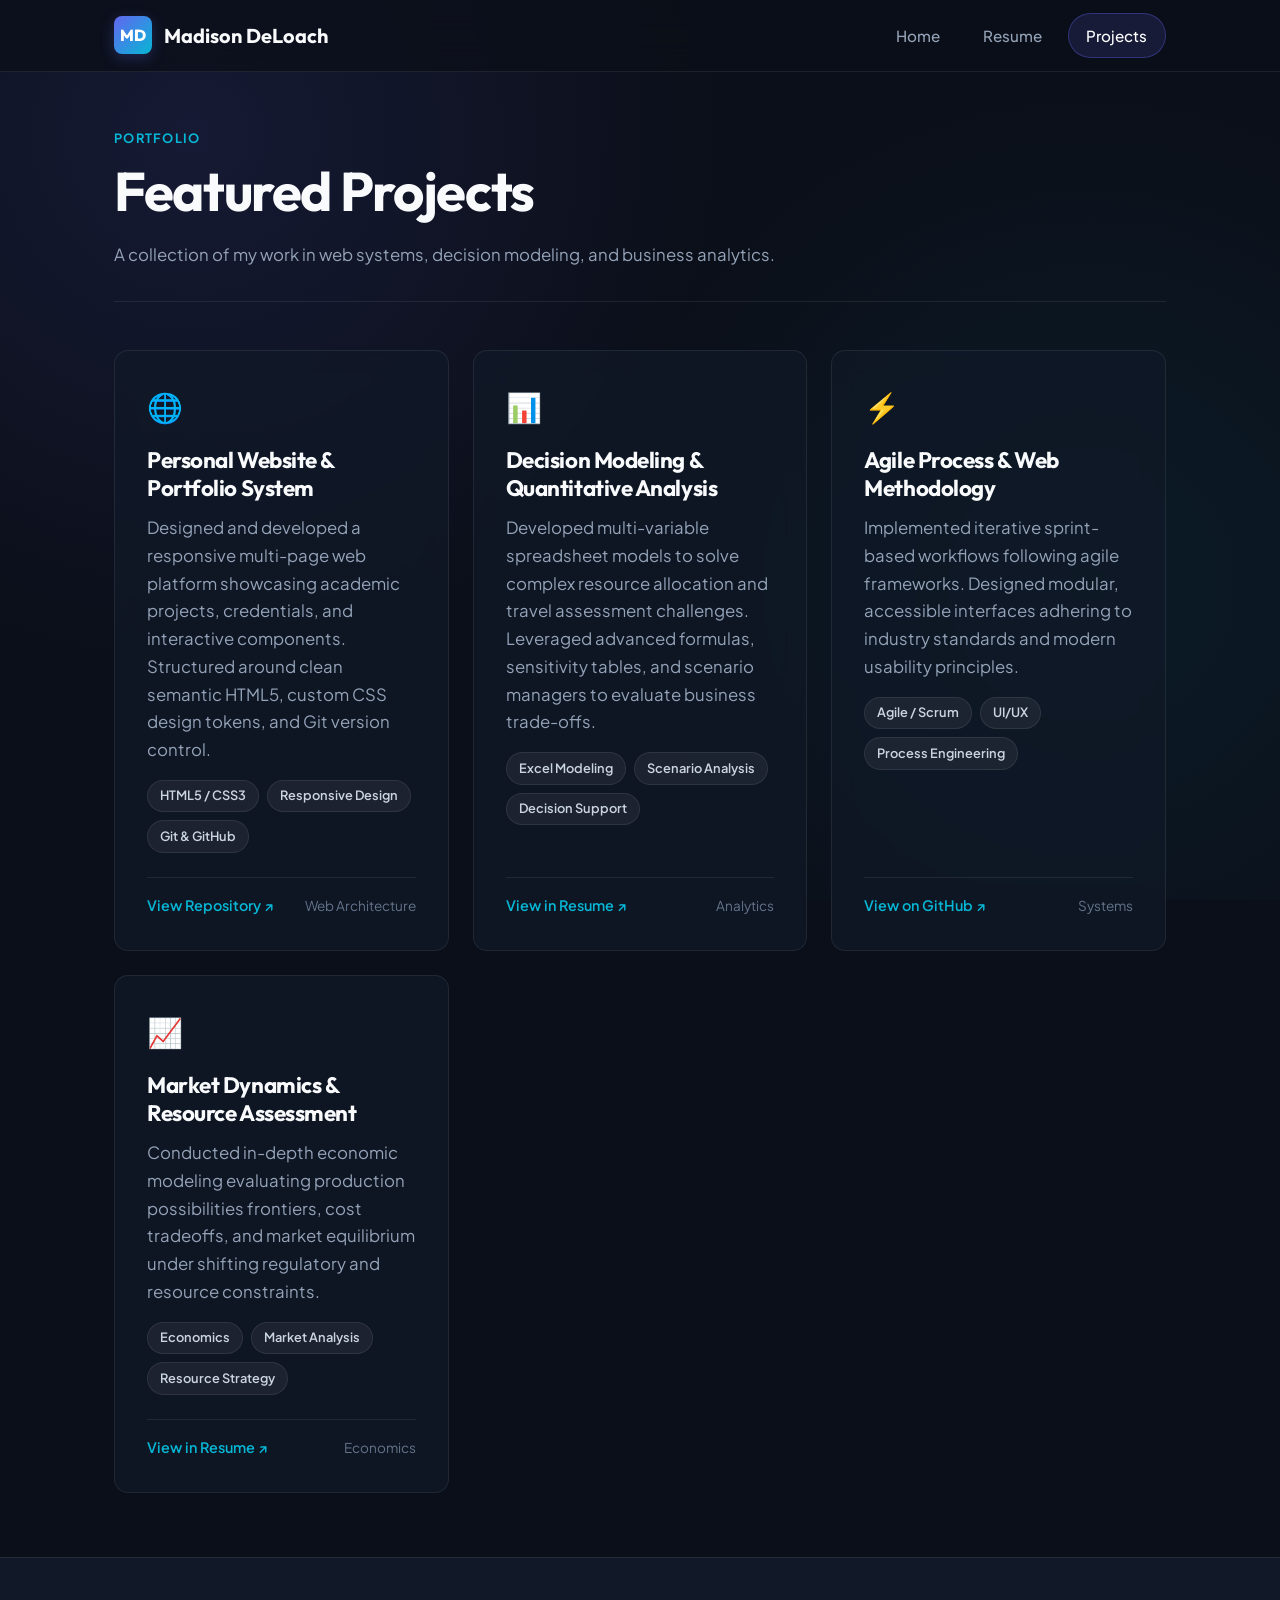
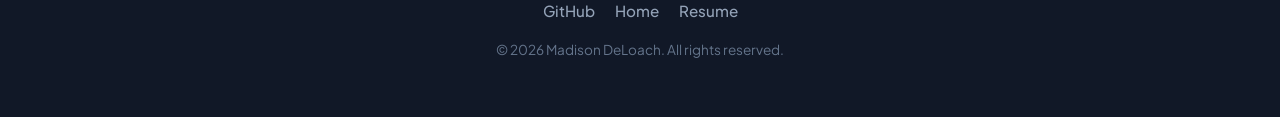
==== project.html @ f3888e7c "Initialize project with index.html, resume.html, project.html, and styles.css" ====
<!DOCTYPE html>
<html lang="en">
<head>
  <meta charset="UTF-8">
  <meta name="viewport" content="width=device-width, initial-scale=1.0">
  <meta name="description" content="Projects by Madison DeLoach - Data Analytics, Information Systems, and Web Projects.">
  <meta name="author" content="Madison DeLoach">
  <title>Projects | Madison DeLoach</title>
  <link rel="stylesheet" href="styles.css">
</head>
<body>

  <!-- Navigation Bar -->
  <header class="site-header" id="main-header">
    <nav class="nav-container" aria-label="Main Navigation">
      <a href="index.html" class="brand-logo" id="brand-logo-link">
        <span class="brand-badge">MD</span>
        <span>Madison DeLoach</span>
      </a>
      <ul class="nav-menu" id="primary-nav-menu">
        <li><a href="index.html" class="nav-link" id="nav-home">Home</a></li>
        <li><a href="resume.html" class="nav-link" id="nav-resume">Resume</a></li>
        <li><a href="project.html" class="nav-link active" id="nav-projects">Projects</a></li>
      </ul>
    </nav>
  </header>

  <!-- Main Content -->
  <main id="main-content">
    <div class="container" style="padding-top: 3.5rem; padding-bottom: 4rem;">

      <!-- Page Header -->
      <div class="section-header" style="border-bottom: 1px solid var(--border-subtle); padding-bottom: 2rem; margin-bottom: 3rem;">
        <span class="section-tag">Portfolio</span>
        <h1 id="projects-title">Featured Projects</h1>
        <p style="margin-bottom: 0;">A collection of my work in web systems, decision modeling, and business analytics.</p>
      </div>

      <!-- Projects Grid -->
      <div class="card-grid" id="projects-showcase-grid">

        <!-- Project 1 -->
        <article class="card project-card" id="project-card-1">
          <div class="project-body">
            <span class="card-icon" aria-hidden="true">🌐</span>
            <h2 style="font-size: 1.4rem; margin-bottom: 0.75rem;">Personal Website & Portfolio System</h2>
            <p>
              Designed and developed a responsive multi-page web platform showcasing academic projects, credentials, and interactive components. Structured around clean semantic HTML5, custom CSS design tokens, and Git version control.
            </p>
            <div class="tag-list">
              <span class="tag">HTML5 / CSS3</span>
              <span class="tag">Responsive Design</span>
              <span class="tag">Git & GitHub</span>
            </div>
          </div>
          <div class="project-footer">
            <a href="https://github.com/madisond142" target="_blank" rel="noopener noreferrer" class="project-link" id="link-project-code-1">
              View Repository ↗
            </a>
            <span style="font-size: 0.85rem; color: var(--text-muted);">Web Architecture</span>
          </div>
        </article>

        <!-- Project 2 -->
        <article class="card project-card" id="project-card-2">
          <div class="project-body">
            <span class="card-icon" aria-hidden="true">📊</span>
            <h2 style="font-size: 1.4rem; margin-bottom: 0.75rem;">Decision Modeling & Quantitative Analysis</h2>
            <p>
              Developed multi-variable spreadsheet models to solve complex resource allocation and travel assessment challenges. Leveraged advanced formulas, sensitivity tables, and scenario managers to evaluate business trade-offs.
            </p>
            <div class="tag-list">
              <span class="tag">Excel Modeling</span>
              <span class="tag">Scenario Analysis</span>
              <span class="tag">Decision Support</span>
            </div>
          </div>
          <div class="project-footer">
            <a href="resume.html" class="project-link" id="link-project-code-2">
              View in Resume ↗
            </a>
            <span style="font-size: 0.85rem; color: var(--text-muted);">Analytics</span>
          </div>
        </article>

        <!-- Project 3 -->
        <article class="card project-card" id="project-card-3">
          <div class="project-body">
            <span class="card-icon" aria-hidden="true">⚡</span>
            <h2 style="font-size: 1.4rem; margin-bottom: 0.75rem;">Agile Process & Web Methodology</h2>
            <p>
              Implemented iterative sprint-based workflows following agile frameworks. Designed modular, accessible interfaces adhering to industry standards and modern usability principles.
            </p>
            <div class="tag-list">
              <span class="tag">Agile / Scrum</span>
              <span class="tag">UI/UX</span>
              <span class="tag">Process Engineering</span>
            </div>
          </div>
          <div class="project-footer">
            <a href="https://github.com/madisond142" target="_blank" rel="noopener noreferrer" class="project-link" id="link-project-code-3">
              View on GitHub ↗
            </a>
            <span style="font-size: 0.85rem; color: var(--text-muted);">Systems</span>
          </div>
        </article>

        <!-- Project 4 -->
        <article class="card project-card" id="project-card-4">
          <div class="project-body">
            <span class="card-icon" aria-hidden="true">📈</span>
            <h2 style="font-size: 1.4rem; margin-bottom: 0.75rem;">Market Dynamics & Resource Assessment</h2>
            <p>
              Conducted in-depth economic modeling evaluating production possibilities frontiers, cost tradeoffs, and market equilibrium under shifting regulatory and resource constraints.
            </p>
            <div class="tag-list">
              <span class="tag">Economics</span>
              <span class="tag">Market Analysis</span>
              <span class="tag">Resource Strategy</span>
            </div>
          </div>
          <div class="project-footer">
            <a href="resume.html" class="project-link" id="link-project-code-4">
              View in Resume ↗
            </a>
            <span style="font-size: 0.85rem; color: var(--text-muted);">Economics</span>
          </div>
        </article>

      </div>

    </div>
  </main>

  <!-- Footer -->
  <footer class="site-footer" id="main-footer">
    <div class="container footer-content">
      <div class="social-links" id="footer-social-links">
        <a href="https://github.com/madisond142" target="_blank" rel="noopener noreferrer" class="social-link" id="link-github">GitHub</a>
        <a href="index.html" class="social-link" id="link-footer-home">Home</a>
        <a href="resume.html" class="social-link" id="link-footer-resume">Resume</a>
      </div>
      <p class="copyright" id="footer-copyright">
        &copy; 2026 Madison DeLoach. All rights reserved.
      </p>
    </div>
  </footer>

</body>
</html>
---- styles.css ----
/* ==========================================================================
   Design System & Stylesheet for Madison DeLoach Portfolio
   ========================================================================== */

@import url('https://fonts.googleapis.com/css2?family=Outfit:wght@400;500;600;700;800&family=Plus+Jakarta+Sans:wght@400;500;600;700&display=swap');

:root {
  /* Color Palette */
  --bg-primary: #0b0f19;
  --bg-secondary: #111827;
  --bg-card: rgba(17, 24, 39, 0.75);
  --bg-card-hover: rgba(31, 41, 55, 0.85);
  --border-subtle: rgba(255, 255, 255, 0.08);
  --border-highlight: rgba(99, 102, 241, 0.35);

  --accent-primary: #6366f1;
  --accent-secondary: #06b6d4;
  --accent-gradient: linear-gradient(135deg, #6366f1 0%, #06b6d4 100%);
  --accent-glow: rgba(99, 102, 241, 0.25);

  --text-primary: #f8fafc;
  --text-secondary: #94a3b8;
  --text-muted: #64748b;

  /* Typography */
  --font-heading: 'Outfit', -apple-system, BlinkMacSystemFont, sans-serif;
  --font-body: 'Plus Jakarta Sans', -apple-system, BlinkMacSystemFont, sans-serif;

  /* Layout & Spacing */
  --max-width: 1100px;
  --nav-height: 72px;
  --radius-sm: 8px;
  --radius-md: 14px;
  --radius-lg: 20px;
  --radius-full: 9999px;

  /* Transitions */
  --transition-fast: 0.2s ease;
  --transition-normal: 0.3s cubic-bezier(0.16, 1, 0.3, 1);
}

/* Reset & Box Sizing */
*, *::before, *::after {
  box-sizing: border-box;
  margin: 0;
  padding: 0;
}

html {
  scroll-behavior: smooth;
}

body {
  font-family: var(--font-body);
  background-color: var(--bg-primary);
  color: var(--text-primary);
  line-height: 1.65;
  min-height: 100vh;
  display: flex;
  flex-direction: column;
  background-image: 
    radial-gradient(circle at 15% 15%, rgba(99, 102, 241, 0.12) 0%, transparent 40%),
    radial-gradient(circle at 85% 65%, rgba(6, 182, 212, 0.08) 0%, transparent 40%);
  background-attachment: fixed;
}

/* Typography Hierarchy */
h1, h2, h3, h4, h5, h6 {
  font-family: var(--font-heading);
  color: var(--text-primary);
  line-height: 1.25;
  font-weight: 700;
}

h1 {
  font-size: clamp(2.2rem, 5vw, 3.4rem);
  letter-spacing: -0.025em;
  margin-bottom: 1rem;
}

h2 {
  font-size: clamp(1.6rem, 3.5vw, 2.2rem);
  letter-spacing: -0.02em;
  margin-bottom: 1.25rem;
}

h3 {
  font-size: 1.3rem;
  margin-bottom: 0.5rem;
}

p {
  color: var(--text-secondary);
  font-size: 1.05rem;
  margin-bottom: 1rem;
}

a {
  color: var(--accent-secondary);
  text-decoration: none;
  transition: color var(--transition-fast);
}

a:hover {
  color: var(--accent-primary);
}

/* Container */
.container {
  width: 100%;
  max-width: var(--max-width);
  margin: 0 auto;
  padding: 0 1.5rem;
}

/* ==========================================================================
   Navigation Bar
   ========================================================================== */
.site-header {
  position: sticky;
  top: 0;
  z-index: 100;
  backdrop-filter: blur(16px);
  -webkit-backdrop-filter: blur(16px);
  background: rgba(11, 15, 25, 0.75);
  border-bottom: 1px solid var(--border-subtle);
  height: var(--nav-height);
  display: flex;
  align-items: center;
}

.nav-container {
  display: flex;
  justify-content: space-between;
  align-items: center;
  width: 100%;
  max-width: var(--max-width);
  margin: 0 auto;
  padding: 0 1.5rem;
}

.brand-logo {
  display: flex;
  align-items: center;
  gap: 0.75rem;
  font-family: var(--font-heading);
  font-size: 1.25rem;
  font-weight: 700;
  color: var(--text-primary);
  text-decoration: none;
}

.brand-badge {
  display: inline-flex;
  align-items: center;
  justify-content: center;
  width: 38px;
  height: 38px;
  background: var(--accent-gradient);
  color: #ffffff;
  font-weight: 800;
  font-size: 1rem;
  border-radius: var(--radius-sm);
  box-shadow: 0 4px 14px var(--accent-glow);
}

.nav-menu {
  display: flex;
  list-style: none;
  gap: 0.5rem;
  align-items: center;
}

.nav-link {
  display: inline-block;
  padding: 0.55rem 1.1rem;
  color: var(--text-secondary);
  font-weight: 500;
  font-size: 0.95rem;
  border-radius: var(--radius-full);
  transition: all var(--transition-fast);
}

.nav-link:hover {
  color: var(--text-primary);
  background: rgba(255, 255, 255, 0.05);
}

.nav-link.active {
  color: #ffffff;
  background: rgba(99, 102, 241, 0.15);
  border: 1px solid var(--border-highlight);
}

/* ==========================================================================
   Hero Section
   ========================================================================== */
.hero-section {
  padding: 5rem 0 3.5rem;
  position: relative;
}

.status-pill {
  display: inline-flex;
  align-items: center;
  gap: 0.5rem;
  padding: 0.4rem 1rem;
  background: rgba(99, 102, 241, 0.1);
  border: 1px solid var(--border-highlight);
  border-radius: var(--radius-full);
  font-size: 0.85rem;
  font-weight: 600;
  color: #a5b4fc;
  margin-bottom: 1.5rem;
}

.status-dot {
  width: 8px;
  height: 8px;
  background-color: #10b981;
  border-radius: 50%;
  box-shadow: 0 0 10px #10b981;
  animation: pulse 2s infinite;
}

@keyframes pulse {
  0% { transform: scale(0.95); opacity: 0.8; }
  50% { transform: scale(1.15); opacity: 1; }
  100% { transform: scale(0.95); opacity: 0.8; }
}

.gradient-text {
  background: var(--accent-gradient);
  -webkit-background-clip: text;
  -webkit-text-fill-color: transparent;
}

.hero-subtitle {
  font-size: 1.25rem;
  max-width: 650px;
  color: var(--text-secondary);
  margin-bottom: 2rem;
}

/* Buttons */
.btn-group {
  display: flex;
  gap: 1rem;
  flex-wrap: wrap;
  align-items: center;
}

.btn {
  display: inline-flex;
  align-items: center;
  justify-content: center;
  gap: 0.5rem;
  padding: 0.8rem 1.6rem;
  border-radius: var(--radius-full);
  font-family: var(--font-heading);
  font-size: 0.95rem;
  font-weight: 600;
  cursor: pointer;
  transition: all var(--transition-normal);
  text-decoration: none;
}

.btn-primary {
  background: var(--accent-gradient);
  color: #ffffff;
  box-shadow: 0 4px 18px var(--accent-glow);
  border: 1px solid transparent;
}

.btn-primary:hover {
  color: #ffffff;
  transform: translateY(-2px);
  box-shadow: 0 8px 24px var(--accent-glow);
}

.btn-secondary {
  background: rgba(255, 255, 255, 0.04);
  color: var(--text-primary);
  border: 1px solid var(--border-subtle);
}

.btn-secondary:hover {
  background: rgba(255, 255, 255, 0.08);
  border-color: rgba(255, 255, 255, 0.2);
  color: #ffffff;
  transform: translateY(-2px);
}

/* ==========================================================================
   Section Layouts & Cards
   ========================================================================== */
section {
  padding: 4rem 0;
}

.section-header {
  margin-bottom: 2.5rem;
}

.section-tag {
  text-transform: uppercase;
  font-size: 0.8rem;
  font-weight: 700;
  letter-spacing: 0.1em;
  color: var(--accent-secondary);
  display: block;
  margin-bottom: 0.5rem;
}

.card-grid {
  display: grid;
  grid-template-columns: repeat(auto-fit, minmax(300px, 1fr));
  gap: 1.5rem;
}

.card {
  background: var(--bg-card);
  border: 1px solid var(--border-subtle);
  border-radius: var(--radius-md);
  padding: 2rem;
  backdrop-filter: blur(12px);
  -webkit-backdrop-filter: blur(12px);
  transition: all var(--transition-normal);
  display: flex;
  flex-direction: column;
}

.card:hover {
  background: var(--bg-card-hover);
  border-color: var(--border-highlight);
  transform: translateY(-4px);
  box-shadow: 0 16px 32px rgba(0, 0, 0, 0.35);
}

.card-icon {
  font-size: 1.8rem;
  margin-bottom: 1rem;
  display: inline-block;
}

/* Tags & Badges */
.tag-list {
  display: flex;
  flex-wrap: wrap;
  gap: 0.5rem;
  margin-top: 1rem;
}

.tag {
  font-size: 0.8rem;
  font-weight: 600;
  padding: 0.3rem 0.75rem;
  background: rgba(255, 255, 255, 0.06);
  border: 1px solid var(--border-subtle);
  border-radius: var(--radius-full);
  color: #cbd5e1;
}

/* ==========================================================================
   Resume Page Specifics
   ========================================================================== */
.resume-section {
  margin-bottom: 3.5rem;
}

.timeline {
  display: flex;
  flex-direction: column;
  gap: 1.5rem;
  position: relative;
  border-left: 2px solid var(--border-subtle);
  padding-left: 1.75rem;
  margin-left: 0.5rem;
}

.timeline-item {
  position: relative;
}

.timeline-item::before {
  content: '';
  position: absolute;
  left: -2.35rem;
  top: 0.35rem;
  width: 12px;
  height: 12px;
  border-radius: 50%;
  background: var(--accent-primary);
  box-shadow: 0 0 10px var(--accent-primary);
}

.timeline-header {
  display: flex;
  justify-content: space-between;
  align-items: baseline;
  flex-wrap: wrap;
  gap: 0.5rem;
  margin-bottom: 0.35rem;
}

.timeline-role {
  font-size: 1.15rem;
  font-weight: 700;
  color: var(--text-primary);
}

.timeline-meta {
  font-size: 0.9rem;
  color: var(--accent-secondary);
  font-weight: 500;
}

.timeline-institution {
  color: #cbd5e1;
  font-weight: 600;
  margin-bottom: 0.5rem;
}

.timeline-bullets {
  list-style-type: none;
  padding: 0;
  margin-top: 0.5rem;
}

.timeline-bullets li {
  position: relative;
  padding-left: 1.25rem;
  margin-bottom: 0.4rem;
  color: var(--text-secondary);
  font-size: 0.95rem;
}

.timeline-bullets li::before {
  content: '▸';
  position: absolute;
  left: 0;
  color: var(--accent-secondary);
}

/* Skills Category Grid */
.skills-grid {
  display: grid;
  grid-template-columns: repeat(auto-fit, minmax(260px, 1fr));
  gap: 1.5rem;
}

.skills-category {
  background: var(--bg-card);
  border: 1px solid var(--border-subtle);
  border-radius: var(--radius-md);
  padding: 1.75rem;
}

.skills-category h3 {
  color: #e2e8f0;
  margin-bottom: 1rem;
  display: flex;
  align-items: center;
  gap: 0.5rem;
}

/* ==========================================================================
   Project Page Specifics
   ========================================================================== */
.project-card {
  display: flex;
  flex-direction: column;
  justify-content: space-between;
}

.project-body {
  flex-grow: 1;
}

.project-footer {
  margin-top: 1.5rem;
  padding-top: 1rem;
  border-top: 1px solid var(--border-subtle);
  display: flex;
  justify-content: space-between;
  align-items: center;
}

.project-link {
  font-size: 0.9rem;
  font-weight: 600;
  display: inline-flex;
  align-items: center;
  gap: 0.35rem;
  color: var(--accent-secondary);
}

.project-link:hover {
  color: #ffffff;
  text-decoration: underline;
}

/* ==========================================================================
   Footer
   ========================================================================== */
.site-footer {
  margin-top: auto;
  border-top: 1px solid var(--border-subtle);
  background: var(--bg-secondary);
  padding: 2.5rem 0;
  text-align: center;
}

.footer-content {
  display: flex;
  flex-direction: column;
  align-items: center;
  gap: 1rem;
}

.social-links {
  display: flex;
  gap: 1.25rem;
}

.social-link {
  color: var(--text-secondary);
  font-weight: 500;
  font-size: 0.95rem;
  transition: color var(--transition-fast);
}

.social-link:hover {
  color: var(--accent-secondary);
}

.copyright {
  font-size: 0.85rem;
  color: var(--text-muted);
}

/* ==========================================================================
   Responsive Breakpoints
   ========================================================================== */
@media (max-width: 768px) {
  .site-header {
    height: auto;
    padding: 1rem 0;
  }

  .nav-container {
    flex-direction: column;
    gap: 1rem;
  }

  .nav-menu {
    flex-wrap: wrap;
    justify-content: center;
  }

  .hero-section {
    padding: 3.5rem 0 2rem;
  }

  .btn-group {
    flex-direction: column;
    align-items: stretch;
  }

  .timeline {
    padding-left: 1.25rem;
  }
}
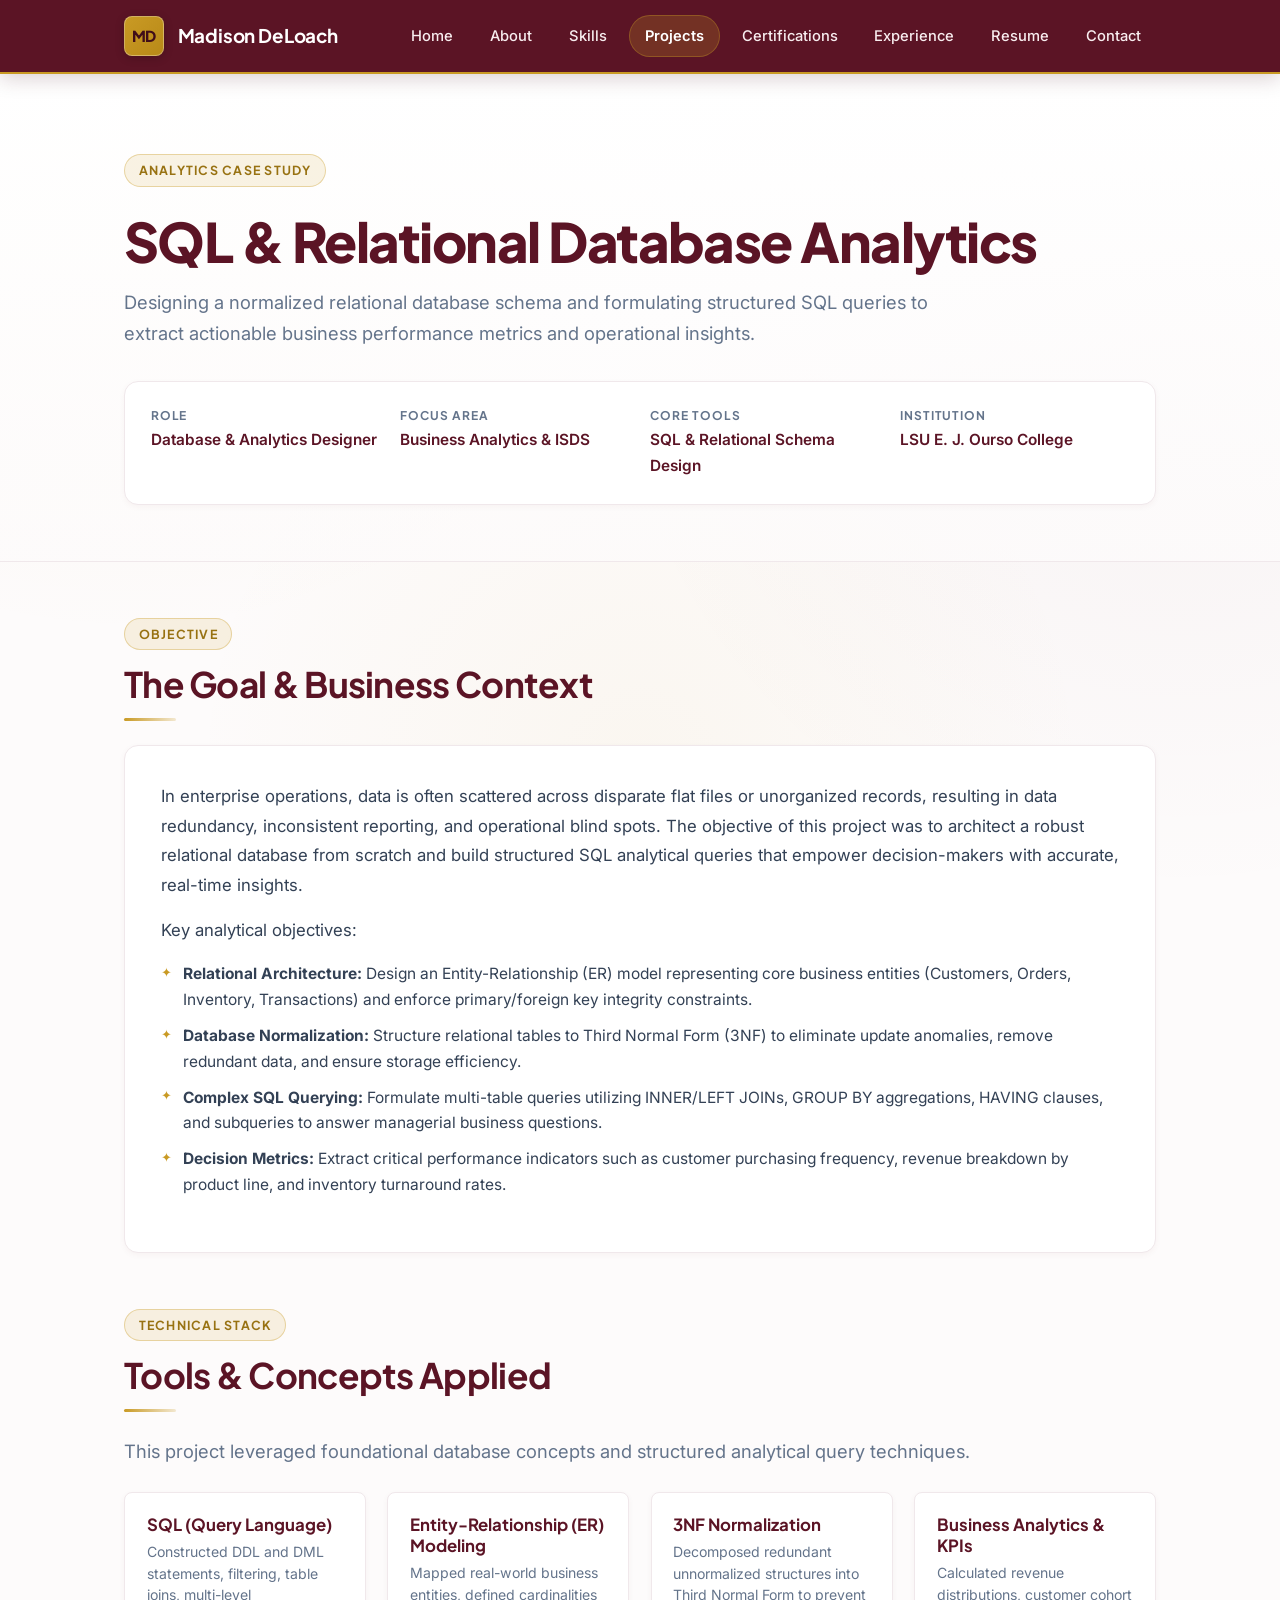
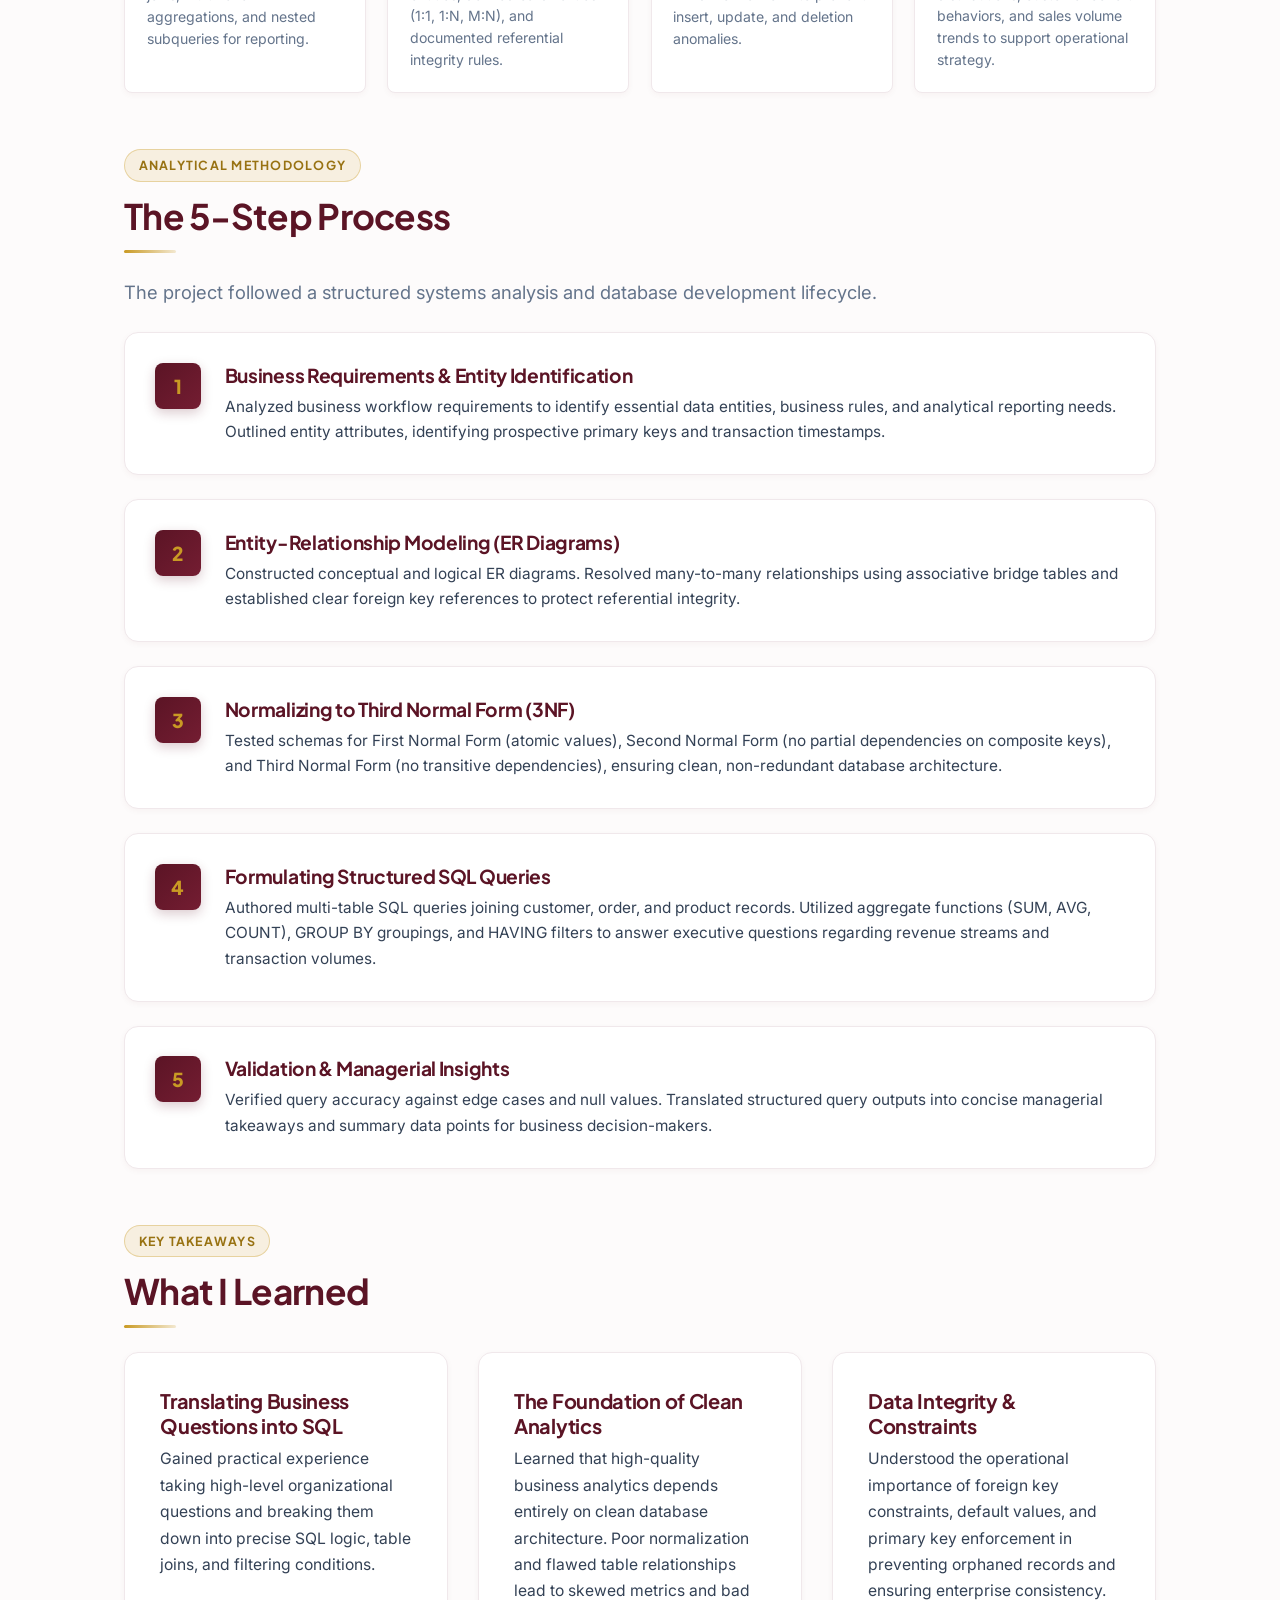
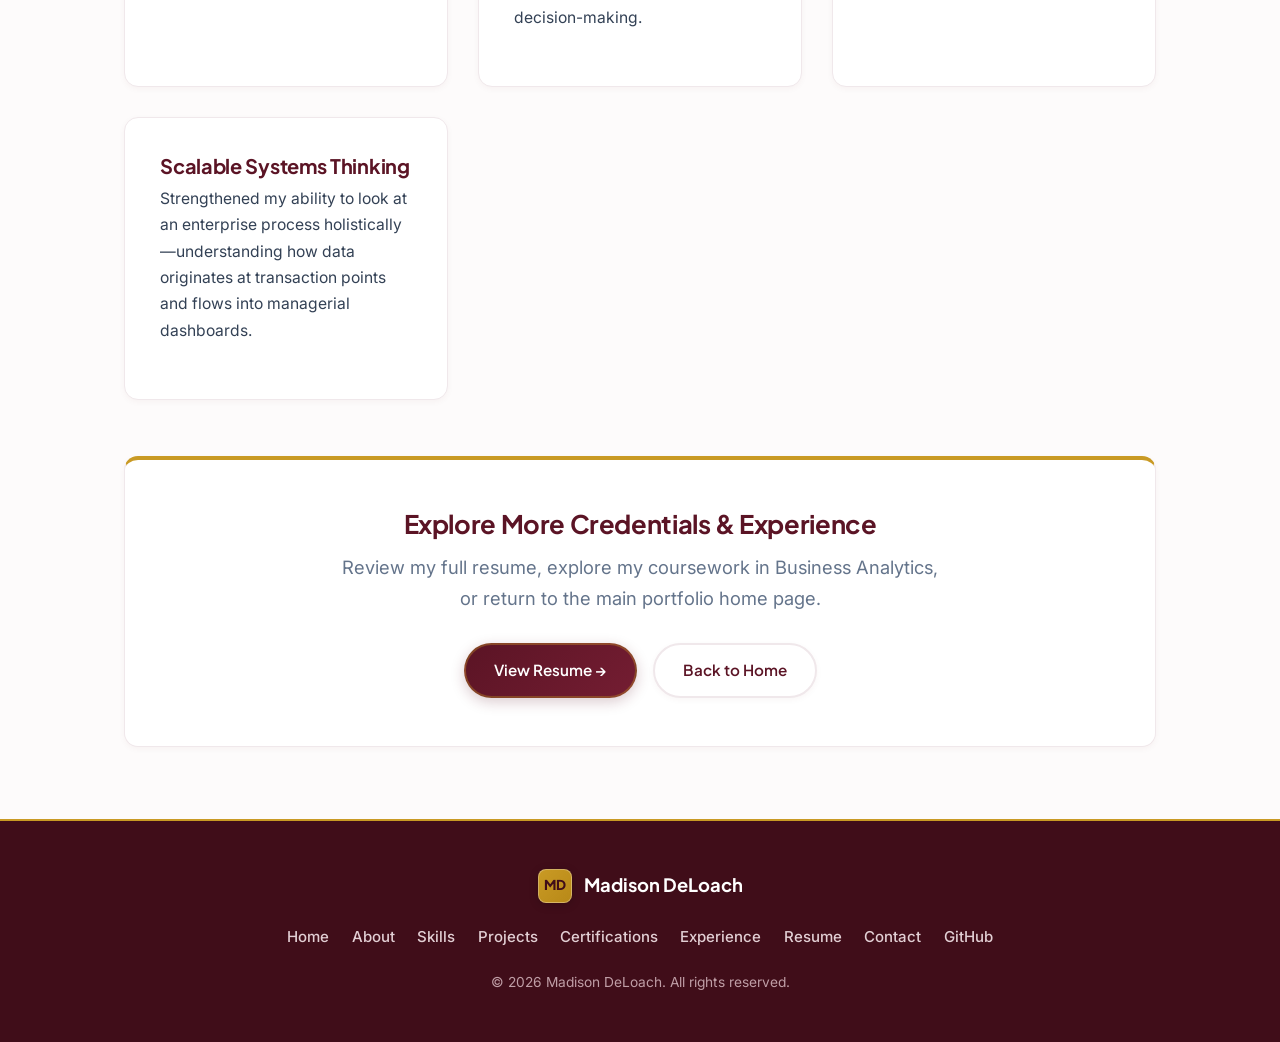
==== commit dede5ad7: "Redesign portfolio: Cabernet Burgundy & Gold theme, analytics focus, updated resume" ====
--- a/project.html
+++ b/project.html
@@ -3,148 +3,302 @@
 <head>
   <meta charset="UTF-8">
   <meta name="viewport" content="width=device-width, initial-scale=1.0">
-  <meta name="description" content="Projects by Madison DeLoach - Data Analytics, Information Systems, and Web Projects.">
+  <meta name="description" content="SQL & Relational Database Analytics Project Case Study by Madison DeLoach - Relational schema design, database normalization, and SQL business intelligence.">
   <meta name="author" content="Madison DeLoach">
-  <title>Projects | Madison DeLoach</title>
+  <title>SQL & Database Analytics Project | Madison DeLoach</title>
   <link rel="stylesheet" href="styles.css">
 </head>
 <body>
 
-  <!-- Navigation Bar -->
+  <!-- EDIT HERE: Navigation -->
   <header class="site-header" id="main-header">
     <nav class="nav-container" aria-label="Main Navigation">
       <a href="index.html" class="brand-logo" id="brand-logo-link">
         <span class="brand-badge">MD</span>
-        <span>Madison DeLoach</span>
+        <span class="brand-name">Madison DeLoach</span>
       </a>
+
+      <!-- Mobile Hamburger Button -->
+      <button class="mobile-nav-toggle" id="mobile-nav-toggle" aria-label="Toggle navigation menu" aria-expanded="false" aria-controls="primary-nav-menu">
+        <span class="hamburger-box">
+          <span class="hamburger-bar"></span>
+          <span class="hamburger-bar"></span>
+          <span class="hamburger-bar"></span>
+        </span>
+      </button>
+
+      <!-- Navigation Links -->
       <ul class="nav-menu" id="primary-nav-menu">
-        <li><a href="index.html" class="nav-link" id="nav-home">Home</a></li>
-        <li><a href="resume.html" class="nav-link" id="nav-resume">Resume</a></li>
-        <li><a href="project.html" class="nav-link active" id="nav-projects">Projects</a></li>
+        <li><a href="index.html" class="nav-link">Home</a></li>
+        <li><a href="index.html#about" class="nav-link">About</a></li>
+        <li><a href="index.html#skills" class="nav-link">Skills</a></li>
+        <li><a href="project.html" class="nav-link active">Projects</a></li>
+        <li><a href="index.html#certifications" class="nav-link">Certifications</a></li>
+        <li><a href="index.html#experience" class="nav-link">Experience</a></li>
+        <li><a href="resume.html" class="nav-link">Resume</a></li>
+        <li><a href="index.html#contact" class="nav-link">Contact</a></li>
       </ul>
     </nav>
   </header>
 
   <!-- Main Content -->
   <main id="main-content">
-    <div class="container" style="padding-top: 3.5rem; padding-bottom: 4rem;">
-
-      <!-- Page Header -->
-      <div class="section-header" style="border-bottom: 1px solid var(--border-subtle); padding-bottom: 2rem; margin-bottom: 3rem;">
-        <span class="section-tag">Portfolio</span>
-        <h1 id="projects-title">Featured Projects</h1>
-        <p style="margin-bottom: 0;">A collection of my work in web systems, decision modeling, and business analytics.</p>
+
+    <!-- EDIT HERE: Project Hero -->
+    <section class="project-hero">
+      <div class="container">
+        <span class="section-tag">Analytics Case Study</span>
+        <h1 style="margin-top: 0.5rem; margin-bottom: 0.75rem;">SQL & Relational Database Analytics</h1>
+        <p class="lead" style="max-width: 820px; margin-bottom: 0;">
+          Designing a normalized relational database schema and formulating structured SQL queries to extract actionable business performance metrics and operational insights.
+        </p>
+
+        <!-- Project Metadata Overview -->
+        <div class="project-meta-grid">
+          <div class="project-meta-item">
+            <h4>Role</h4>
+            <p>Database & Analytics Designer</p>
+          </div>
+          <div class="project-meta-item">
+            <h4>Focus Area</h4>
+            <p>Business Analytics & ISDS</p>
+          </div>
+          <div class="project-meta-item">
+            <h4>Core Tools</h4>
+            <p>SQL & Relational Schema Design</p>
+          </div>
+          <div class="project-meta-item">
+            <h4>Institution</h4>
+            <p>LSU E. J. Ourso College</p>
+          </div>
+        </div>
       </div>
-
-      <!-- Projects Grid -->
-      <div class="card-grid" id="projects-showcase-grid">
-
-        <!-- Project 1 -->
-        <article class="card project-card" id="project-card-1">
-          <div class="project-body">
-            <span class="card-icon" aria-hidden="true">🌐</span>
-            <h2 style="font-size: 1.4rem; margin-bottom: 0.75rem;">Personal Website & Portfolio System</h2>
-            <p>
-              Designed and developed a responsive multi-page web platform showcasing academic projects, credentials, and interactive components. Structured around clean semantic HTML5, custom CSS design tokens, and Git version control.
+    </section>
+
+    <div class="container" style="padding-top: 3.5rem; padding-bottom: 4.5rem;">
+
+      <!-- EDIT HERE: Section 1 - The Goal -->
+      <section class="resume-block" style="padding: 0; margin-bottom: 3.5rem;" id="project-goal">
+        <span class="section-tag">Objective</span>
+        <h2>The Goal & Business Context</h2>
+        <div class="section-underline" style="margin-bottom: 1.5rem;"></div>
+        <div class="card" style="padding: 2.25rem;">
+          <p style="font-size: 1.05rem; line-height: 1.75; margin-bottom: 1rem;">
+            In enterprise operations, data is often scattered across disparate flat files or unorganized records, resulting in data redundancy, inconsistent reporting, and operational blind spots. The objective of this project was to architect a robust relational database from scratch and build structured SQL analytical queries that empower decision-makers with accurate, real-time insights.
+          </p>
+          <p style="font-size: 1.05rem; line-height: 1.75; margin-bottom: 1rem;">
+            Key analytical objectives:
+          </p>
+          <ul class="bullet-list" style="margin-bottom: 0.5rem;">
+            <li><strong>Relational Architecture:</strong> Design an Entity-Relationship (ER) model representing core business entities (Customers, Orders, Inventory, Transactions) and enforce primary/foreign key integrity constraints.</li>
+            <li><strong>Database Normalization:</strong> Structure relational tables to Third Normal Form (3NF) to eliminate update anomalies, remove redundant data, and ensure storage efficiency.</li>
+            <li><strong>Complex SQL Querying:</strong> Formulate multi-table queries utilizing INNER/LEFT JOINs, GROUP BY aggregations, HAVING clauses, and subqueries to answer managerial business questions.</li>
+            <li><strong>Decision Metrics:</strong> Extract critical performance indicators such as customer purchasing frequency, revenue breakdown by product line, and inventory turnaround rates.</li>
+          </ul>
+        </div>
+      </section>
+
+      <!-- EDIT HERE: Section 2 - Tools Used -->
+      <section class="resume-block" style="padding: 0; margin-bottom: 3.5rem;" id="project-tools">
+        <span class="section-tag">Technical Stack</span>
+        <h2>Tools & Concepts Applied</h2>
+        <div class="section-underline" style="margin-bottom: 1.5rem;"></div>
+        <p class="lead" style="margin-bottom: 0;">
+          This project leveraged foundational database concepts and structured analytical query techniques.
+        </p>
+
+        <div class="tools-grid">
+          <!-- SQL -->
+          <div class="tool-card">
+            <h4>SQL (Query Language)</h4>
+            <p>Constructed DDL and DML statements, filtering, table joins, multi-level aggregations, and nested subqueries for reporting.</p>
+          </div>
+
+          <!-- ER Diagramming -->
+          <div class="tool-card">
+            <h4>Entity-Relationship (ER) Modeling</h4>
+            <p>Mapped real-world business entities, defined cardinalities (1:1, 1:N, M:N), and documented referential integrity rules.</p>
+          </div>
+
+          <!-- Database Normalization -->
+          <div class="tool-card">
+            <h4>3NF Normalization</h4>
+            <p>Decomposed redundant unnormalized structures into Third Normal Form to prevent insert, update, and deletion anomalies.</p>
+          </div>
+
+          <!-- Business Analytics -->
+          <div class="tool-card">
+            <h4>Business Analytics & KPIs</h4>
+            <p>Calculated revenue distributions, customer cohort behaviors, and sales volume trends to support operational strategy.</p>
+          </div>
+        </div>
+      </section>
+
+      <!-- EDIT HERE: Section 3 - The Process -->
+      <section class="resume-block" style="padding: 0; margin-bottom: 3.5rem;" id="project-process">
+        <span class="section-tag">Analytical Methodology</span>
+        <h2>The 5-Step Process</h2>
+        <div class="section-underline" style="margin-bottom: 1.5rem;"></div>
+        <p class="lead" style="margin-bottom: 0;">
+          The project followed a structured systems analysis and database development lifecycle.
+        </p>
+
+        <div class="process-list">
+          <!-- Step 1 -->
+          <div class="process-step">
+            <div class="step-number">1</div>
+            <div class="step-content">
+              <h3>Business Requirements & Entity Identification</h3>
+              <p>
+                Analyzed business workflow requirements to identify essential data entities, business rules, and analytical reporting needs. Outlined entity attributes, identifying prospective primary keys and transaction timestamps.
+              </p>
+            </div>
+          </div>
+
+          <!-- Step 2 -->
+          <div class="process-step">
+            <div class="step-number">2</div>
+            <div class="step-content">
+              <h3>Entity-Relationship Modeling (ER Diagrams)</h3>
+              <p>
+                Constructed conceptual and logical ER diagrams. Resolved many-to-many relationships using associative bridge tables and established clear foreign key references to protect referential integrity.
+              </p>
+            </div>
+          </div>
+
+          <!-- Step 3 -->
+          <div class="process-step">
+            <div class="step-number">3</div>
+            <div class="step-content">
+              <h3>Normalizing to Third Normal Form (3NF)</h3>
+              <p>
+                Tested schemas for First Normal Form (atomic values), Second Normal Form (no partial dependencies on composite keys), and Third Normal Form (no transitive dependencies), ensuring clean, non-redundant database architecture.
+              </p>
+            </div>
+          </div>
+
+          <!-- Step 4 -->
+          <div class="process-step">
+            <div class="step-number">4</div>
+            <div class="step-content">
+              <h3>Formulating Structured SQL Queries</h3>
+              <p>
+                Authored multi-table SQL queries joining customer, order, and product records. Utilized aggregate functions (SUM, AVG, COUNT), GROUP BY groupings, and HAVING filters to answer executive questions regarding revenue streams and transaction volumes.
+              </p>
+            </div>
+          </div>
+
+          <!-- Step 5 -->
+          <div class="process-step">
+            <div class="step-number">5</div>
+            <div class="step-content">
+              <h3>Validation & Managerial Insights</h3>
+              <p>
+                Verified query accuracy against edge cases and null values. Translated structured query outputs into concise managerial takeaways and summary data points for business decision-makers.
+              </p>
+            </div>
+          </div>
+        </div>
+      </section>
+
+      <!-- EDIT HERE: Section 4 - What I Learned -->
+      <section class="resume-block" style="padding: 0; margin-bottom: 3.5rem;" id="project-learned">
+        <span class="section-tag">Key Takeaways</span>
+        <h2>What I Learned</h2>
+        <div class="section-underline" style="margin-bottom: 1.5rem;"></div>
+        
+        <div class="card-grid">
+          <div class="card">
+            <h3 class="card-title">Translating Business Questions into SQL</h3>
+            <p class="card-description">
+              Gained practical experience taking high-level organizational questions and breaking them down into precise SQL logic, table joins, and filtering conditions.
             </p>
-            <div class="tag-list">
-              <span class="tag">HTML5 / CSS3</span>
-              <span class="tag">Responsive Design</span>
-              <span class="tag">Git & GitHub</span>
-            </div>
-          </div>
-          <div class="project-footer">
-            <a href="https://github.com/madisond142" target="_blank" rel="noopener noreferrer" class="project-link" id="link-project-code-1">
-              View Repository ↗
-            </a>
-            <span style="font-size: 0.85rem; color: var(--text-muted);">Web Architecture</span>
-          </div>
-        </article>
-
-        <!-- Project 2 -->
-        <article class="card project-card" id="project-card-2">
-          <div class="project-body">
-            <span class="card-icon" aria-hidden="true">📊</span>
-            <h2 style="font-size: 1.4rem; margin-bottom: 0.75rem;">Decision Modeling & Quantitative Analysis</h2>
-            <p>
-              Developed multi-variable spreadsheet models to solve complex resource allocation and travel assessment challenges. Leveraged advanced formulas, sensitivity tables, and scenario managers to evaluate business trade-offs.
+          </div>
+
+          <div class="card">
+            <h3 class="card-title">The Foundation of Clean Analytics</h3>
+            <p class="card-description">
+              Learned that high-quality business analytics depends entirely on clean database architecture. Poor normalization and flawed table relationships lead to skewed metrics and bad decision-making.
             </p>
-            <div class="tag-list">
-              <span class="tag">Excel Modeling</span>
-              <span class="tag">Scenario Analysis</span>
-              <span class="tag">Decision Support</span>
-            </div>
-          </div>
-          <div class="project-footer">
-            <a href="resume.html" class="project-link" id="link-project-code-2">
-              View in Resume ↗
-            </a>
-            <span style="font-size: 0.85rem; color: var(--text-muted);">Analytics</span>
-          </div>
-        </article>
-
-        <!-- Project 3 -->
-        <article class="card project-card" id="project-card-3">
-          <div class="project-body">
-            <span class="card-icon" aria-hidden="true">⚡</span>
-            <h2 style="font-size: 1.4rem; margin-bottom: 0.75rem;">Agile Process & Web Methodology</h2>
-            <p>
-              Implemented iterative sprint-based workflows following agile frameworks. Designed modular, accessible interfaces adhering to industry standards and modern usability principles.
+          </div>
+
+          <div class="card">
+            <h3 class="card-title">Data Integrity & Constraints</h3>
+            <p class="card-description">
+              Understood the operational importance of foreign key constraints, default values, and primary key enforcement in preventing orphaned records and ensuring enterprise consistency.
             </p>
-            <div class="tag-list">
-              <span class="tag">Agile / Scrum</span>
-              <span class="tag">UI/UX</span>
-              <span class="tag">Process Engineering</span>
-            </div>
-          </div>
-          <div class="project-footer">
-            <a href="https://github.com/madisond142" target="_blank" rel="noopener noreferrer" class="project-link" id="link-project-code-3">
-              View on GitHub ↗
-            </a>
-            <span style="font-size: 0.85rem; color: var(--text-muted);">Systems</span>
-          </div>
-        </article>
-
-        <!-- Project 4 -->
-        <article class="card project-card" id="project-card-4">
-          <div class="project-body">
-            <span class="card-icon" aria-hidden="true">📈</span>
-            <h2 style="font-size: 1.4rem; margin-bottom: 0.75rem;">Market Dynamics & Resource Assessment</h2>
-            <p>
-              Conducted in-depth economic modeling evaluating production possibilities frontiers, cost tradeoffs, and market equilibrium under shifting regulatory and resource constraints.
+          </div>
+
+          <div class="card">
+            <h3 class="card-title">Scalable Systems Thinking</h3>
+            <p class="card-description">
+              Strengthened my ability to look at an enterprise process holistically—understanding how data originates at transaction points and flows into managerial dashboards.
             </p>
-            <div class="tag-list">
-              <span class="tag">Economics</span>
-              <span class="tag">Market Analysis</span>
-              <span class="tag">Resource Strategy</span>
-            </div>
-          </div>
-          <div class="project-footer">
-            <a href="resume.html" class="project-link" id="link-project-code-4">
-              View in Resume ↗
-            </a>
-            <span style="font-size: 0.85rem; color: var(--text-muted);">Economics</span>
-          </div>
-        </article>
-
-      </div>
+          </div>
+        </div>
+      </section>
+
+      <!-- EDIT HERE: Section 5 - Project CTA / Links -->
+      <section class="card" style="text-align: center; padding: 3rem 2rem; border-top: 4px solid var(--gold);" id="project-cta">
+        <h3 style="font-size: 1.6rem; margin-bottom: 0.75rem;">Explore More Credentials & Experience</h3>
+        <p class="lead" style="max-width: 600px; margin: 0 auto 1.75rem;">
+          Review my full resume, explore my coursework in Business Analytics, or return to the main portfolio home page.
+        </p>
+        <div class="btn-group" style="justify-content: center;">
+          <a href="resume.html" class="btn btn-primary" id="btn-project-resume">
+            View Resume &rarr;
+          </a>
+          <a href="index.html" class="btn btn-secondary" id="btn-project-home">
+            Back to Home
+          </a>
+        </div>
+      </section>
 
     </div>
   </main>
 
-  <!-- Footer -->
+  <!-- EDIT HERE: Footer -->
   <footer class="site-footer" id="main-footer">
     <div class="container footer-content">
-      <div class="social-links" id="footer-social-links">
-        <a href="https://github.com/madisond142" target="_blank" rel="noopener noreferrer" class="social-link" id="link-github">GitHub</a>
-        <a href="index.html" class="social-link" id="link-footer-home">Home</a>
-        <a href="resume.html" class="social-link" id="link-footer-resume">Resume</a>
+      <div class="footer-brand">
+        <span class="brand-badge" style="width: 34px; height: 34px; font-size: 0.85rem;">MD</span>
+        <span>Madison DeLoach</span>
       </div>
-      <p class="copyright" id="footer-copyright">
+      <nav class="footer-nav" aria-label="Footer Navigation">
+        <a href="index.html" class="footer-link">Home</a>
+        <a href="index.html#about" class="footer-link">About</a>
+        <a href="index.html#skills" class="footer-link">Skills</a>
+        <a href="project.html" class="footer-link">Projects</a>
+        <a href="index.html#certifications" class="footer-link">Certifications</a>
+        <a href="index.html#experience" class="footer-link">Experience</a>
+        <a href="resume.html" class="footer-link">Resume</a>
+        <a href="index.html#contact" class="footer-link">Contact</a>
+        <a href="https://github.com/madisond142" target="_blank" rel="noopener noreferrer" class="footer-link">GitHub</a>
+      </nav>
+      <p class="copyright">
         &copy; 2026 Madison DeLoach. All rights reserved.
       </p>
     </div>
   </footer>
 
+  <!-- Mobile Navigation Script -->
+  <script>
+    const navToggle = document.getElementById('mobile-nav-toggle');
+    const navMenu = document.getElementById('primary-nav-menu');
+    if (navToggle && navMenu) {
+      navToggle.addEventListener('click', () => {
+        const isExpanded = navToggle.getAttribute('aria-expanded') === 'true';
+        navToggle.setAttribute('aria-expanded', String(!isExpanded));
+        navMenu.classList.toggle('nav-open');
+      });
+      navMenu.querySelectorAll('.nav-link').forEach(link => {
+        link.addEventListener('click', () => {
+          navToggle.setAttribute('aria-expanded', 'false');
+          navMenu.classList.remove('nav-open');
+        });
+      });
+    }
+  </script>
+
 </body>
 </html>
--- a/styles.css
+++ b/styles.css
@@ -1,46 +1,79 @@
 /* ==========================================================================
-   Design System & Stylesheet for Madison DeLoach Portfolio
+   Madison DeLoach - Professional Portfolio Design System
+   Aesthetic Theme:
+     - Primary: Rich Cabernet Burgundy (#5B1425)
+     - Primary Dark: Deep Wine (#400D19)
+     - Primary Light: Warm Merlot (#741D32)
+     - Accent: Radiant Champagne Gold (#C99A24, Hover: #DEAE35)
+     - Canvas Background: Warm Alabaster Cream (#FDFBFB)
+     - Card Background: #FFFFFF with soft elevated shadows
+     - Body Text: #334155, Headings: #5B1425, Muted: #64748B
+   Typography:
+     - Headings: 'Plus Jakarta Sans' (500, 600, 700, 800)
+     - Body: 'Inter' (400, 500, 600, 700)
    ========================================================================== */
 
-@import url('https://fonts.googleapis.com/css2?family=Outfit:wght@400;500;600;700;800&family=Plus+Jakarta+Sans:wght@400;500;600;700&display=swap');
+@import url('https://fonts.googleapis.com/css2?family=Inter:wght@400;500;600;700&family=Plus+Jakarta+Sans:wght@500;600;700;800&display=swap');
 
 :root {
-  /* Color Palette */
-  --bg-primary: #0b0f19;
-  --bg-secondary: #111827;
-  --bg-card: rgba(17, 24, 39, 0.75);
-  --bg-card-hover: rgba(31, 41, 55, 0.85);
-  --border-subtle: rgba(255, 255, 255, 0.08);
-  --border-highlight: rgba(99, 102, 241, 0.35);
-
-  --accent-primary: #6366f1;
-  --accent-secondary: #06b6d4;
-  --accent-gradient: linear-gradient(135deg, #6366f1 0%, #06b6d4 100%);
-  --accent-glow: rgba(99, 102, 241, 0.25);
-
-  --text-primary: #f8fafc;
-  --text-secondary: #94a3b8;
-  --text-muted: #64748b;
+  /* Rich Cabernet Burgundy Palette (Zero Navy!) */
+  --primary: #5B1425;
+  --primary-dark: #400D19;
+  --primary-light: #741D32;
+  --primary-subtle: rgba(91, 20, 37, 0.06);
+
+  /* Accent: Radiant Champagne Gold */
+  --gold: #C99A24;
+  --gold-hover: #DEAE35;
+  --gold-dark: #987212;
+  --gold-subtle: rgba(201, 154, 36, 0.12);
+  --gold-border: rgba(201, 154, 36, 0.35);
+  --gold-glow: rgba(201, 154, 36, 0.22);
+
+  /* Canvas & Cards */
+  --bg-page: #FDFBFB;
+  --bg-card: #FFFFFF;
+  --bg-card-hover: #FFFFFF;
+
+  /* Text Colors */
+  --text-main: #334155;
+  --text-heading: #5B1425;
+  --text-muted: #64748B;
+  --text-inverse: #FFFFFF;
+
+  /* Borders & Dividers */
+  --border-light: #F0E8EB;
+  --border-subtle: #F9F5F6;
+  --border-hover: rgba(201, 154, 36, 0.45);
 
   /* Typography */
-  --font-heading: 'Outfit', -apple-system, BlinkMacSystemFont, sans-serif;
-  --font-body: 'Plus Jakarta Sans', -apple-system, BlinkMacSystemFont, sans-serif;
-
-  /* Layout & Spacing */
-  --max-width: 1100px;
-  --nav-height: 72px;
+  --font-heading: 'Plus Jakarta Sans', -apple-system, BlinkMacSystemFont, 'Segoe UI', Roboto, sans-serif;
+  --font-body: 'Inter', -apple-system, BlinkMacSystemFont, 'Segoe UI', Roboto, sans-serif;
+
+  /* Layout & Radii */
+  --max-width: 1080px;
+  --nav-height: 74px;
   --radius-sm: 8px;
   --radius-md: 14px;
   --radius-lg: 20px;
   --radius-full: 9999px;
 
+  /* Layered Shadows */
+  --shadow-sm: 0 2px 6px rgba(91, 20, 37, 0.04);
+  --shadow-md: 0 6px 20px -2px rgba(91, 20, 37, 0.07), 0 2px 6px -1px rgba(91, 20, 37, 0.03);
+  --shadow-lg: 0 16px 36px -4px rgba(91, 20, 37, 0.11), 0 4px 12px -2px rgba(91, 20, 37, 0.04);
+
   /* Transitions */
-  --transition-fast: 0.2s ease;
-  --transition-normal: 0.3s cubic-bezier(0.16, 1, 0.3, 1);
-}
-
-/* Reset & Box Sizing */
-*, *::before, *::after {
+  --transition-fast: 0.18s ease;
+  --transition-normal: 0.28s cubic-bezier(0.16, 1, 0.3, 1);
+}
+
+/* --------------------------------------------------------------------------
+   Reset & Document Base
+   -------------------------------------------------------------------------- */
+*,
+*::before,
+*::after {
   box-sizing: border-box;
   margin: 0;
   padding: 0;
@@ -48,64 +81,79 @@
 
 html {
   scroll-behavior: smooth;
+  font-size: 16px;
 }
 
 body {
   font-family: var(--font-body);
-  background-color: var(--bg-primary);
-  color: var(--text-primary);
-  line-height: 1.65;
+  background-color: var(--bg-page);
+  color: var(--text-main);
+  line-height: 1.68;
   min-height: 100vh;
   display: flex;
   flex-direction: column;
-  background-image: 
-    radial-gradient(circle at 15% 15%, rgba(99, 102, 241, 0.12) 0%, transparent 40%),
-    radial-gradient(circle at 85% 65%, rgba(6, 182, 212, 0.08) 0%, transparent 40%);
+  -webkit-font-smoothing: antialiased;
+  -moz-osx-font-smoothing: grayscale;
+  background-image:
+    radial-gradient(circle at 10% 8%, rgba(201, 154, 36, 0.07) 0%, transparent 40%),
+    radial-gradient(circle at 92% 35%, rgba(91, 20, 37, 0.04) 0%, transparent 45%),
+    radial-gradient(circle at 50% 85%, rgba(201, 154, 36, 0.05) 0%, transparent 45%);
   background-attachment: fixed;
 }
 
-/* Typography Hierarchy */
+/* --------------------------------------------------------------------------
+   Typography Hierarchy
+   -------------------------------------------------------------------------- */
 h1, h2, h3, h4, h5, h6 {
   font-family: var(--font-heading);
-  color: var(--text-primary);
+  color: var(--text-heading);
   line-height: 1.25;
   font-weight: 700;
 }
 
 h1 {
-  font-size: clamp(2.2rem, 5vw, 3.4rem);
-  letter-spacing: -0.025em;
+  font-size: clamp(2.3rem, 5.2vw, 3.4rem);
+  letter-spacing: -0.028em;
+  font-weight: 800;
+}
+
+h2 {
+  font-size: clamp(1.65rem, 3.3vw, 2.2rem);
+  letter-spacing: -0.02em;
+  font-weight: 700;
+  margin-bottom: 0.75rem;
+}
+
+h3 {
+  font-size: 1.25rem;
+  letter-spacing: -0.015em;
+  margin-bottom: 0.45rem;
+}
+
+p {
+  color: var(--text-main);
   margin-bottom: 1rem;
 }
 
-h2 {
-  font-size: clamp(1.6rem, 3.5vw, 2.2rem);
-  letter-spacing: -0.02em;
-  margin-bottom: 1.25rem;
-}
-
-h3 {
-  font-size: 1.3rem;
-  margin-bottom: 0.5rem;
-}
-
-p {
-  color: var(--text-secondary);
-  font-size: 1.05rem;
-  margin-bottom: 1rem;
+p.lead {
+  font-size: 1.15rem;
+  color: var(--text-muted);
+  line-height: 1.7;
 }
 
 a {
-  color: var(--accent-secondary);
+  color: var(--primary);
   text-decoration: none;
   transition: color var(--transition-fast);
 }
 
 a:hover {
-  color: var(--accent-primary);
-}
-
-/* Container */
+  color: var(--gold-dark);
+}
+
+/* --------------------------------------------------------------------------
+   Container & Section Spacing
+   -------------------------------------------------------------------------- */
 .container {
   width: 100%;
   max-width: var(--max-width);
@@ -113,20 +161,53 @@
   padding: 0 1.5rem;
 }
 
-/* ==========================================================================
-   Navigation Bar
-   ========================================================================== */
+section {
+  padding: 4.75rem 0;
+  position: relative;
+}
+
+.section-header {
+  margin-bottom: 2.75rem;
+}
+
+.section-tag {
+  display: inline-flex;
+  align-items: center;
+  gap: 0.4rem;
+  font-family: var(--font-heading);
+  font-size: 0.78rem;
+  font-weight: 700;
+  text-transform: uppercase;
+  letter-spacing: 0.1em;
+  color: var(--gold-dark);
+  background-color: var(--gold-subtle);
+  border: 1px solid var(--gold-border);
+  padding: 0.3rem 0.85rem;
+  border-radius: var(--radius-full);
+  margin-bottom: 0.75rem;
+}
+
+.section-underline {
+  width: 52px;
+  height: 3px;
+  background: linear-gradient(90deg, var(--gold) 0%, rgba(201, 154, 36, 0.2) 100%);
+  border-radius: var(--radius-full);
+  margin-top: 0.6rem;
+}
+
+/* --------------------------------------------------------------------------
+   Navigation Bar (Rich Cabernet Burgundy + Gold Trim)
+   -------------------------------------------------------------------------- */
 .site-header {
   position: sticky;
   top: 0;
-  z-index: 100;
-  backdrop-filter: blur(16px);
-  -webkit-backdrop-filter: blur(16px);
-  background: rgba(11, 15, 25, 0.75);
-  border-bottom: 1px solid var(--border-subtle);
+  z-index: 1000;
+  background-color: var(--primary);
+  border-bottom: 2px solid var(--gold);
   height: var(--nav-height);
   display: flex;
   align-items: center;
+  box-shadow: 0 4px 20px rgba(64, 13, 25, 0.2);
 }
 
 .nav-container {
@@ -137,112 +218,130 @@
   max-width: var(--max-width);
   margin: 0 auto;
   padding: 0 1.5rem;
+  position: relative;
 }
 
 .brand-logo {
   display: flex;
   align-items: center;
-  gap: 0.75rem;
+  gap: 0.85rem;
   font-family: var(--font-heading);
-  font-size: 1.25rem;
+  font-size: 1.18rem;
   font-weight: 700;
-  color: var(--text-primary);
+  color: var(--text-inverse);
   text-decoration: none;
+  letter-spacing: -0.01em;
 }
 
 .brand-badge {
   display: inline-flex;
   align-items: center;
   justify-content: center;
-  width: 38px;
-  height: 38px;
-  background: var(--accent-gradient);
-  color: #ffffff;
+  width: 40px;
+  height: 40px;
+  background: linear-gradient(135deg, var(--gold) 0%, #B88918 100%);
+  color: var(--primary-dark);
   font-weight: 800;
-  font-size: 1rem;
+  font-size: 0.95rem;
   border-radius: var(--radius-sm);
-  box-shadow: 0 4px 14px var(--accent-glow);
+  box-shadow: 0 2px 10px rgba(0, 0, 0, 0.2);
+  border: 1px solid rgba(255, 255, 255, 0.3);
+}
+
+.brand-name {
+  color: var(--text-inverse);
+  transition: color var(--transition-fast);
+}
+
+.brand-logo:hover .brand-name {
+  color: var(--gold);
 }
 
 .nav-menu {
   display: flex;
   list-style: none;
-  gap: 0.5rem;
+  gap: 0.4rem;
   align-items: center;
 }
 
 .nav-link {
   display: inline-block;
-  padding: 0.55rem 1.1rem;
-  color: var(--text-secondary);
+  padding: 0.5rem 0.95rem;
+  color: #F8EDEF;
   font-weight: 500;
-  font-size: 0.95rem;
+  font-size: 0.92rem;
   border-radius: var(--radius-full);
-  transition: all var(--transition-fast);
+  transition: var(--transition-fast);
+  position: relative;
 }
 
 .nav-link:hover {
-  color: var(--text-primary);
-  background: rgba(255, 255, 255, 0.05);
+  color: var(--gold);
+  background-color: rgba(255, 255, 255, 0.1);
 }
 
 .nav-link.active {
-  color: #ffffff;
-  background: rgba(99, 102, 241, 0.15);
-  border: 1px solid var(--border-highlight);
-}
-
-/* ==========================================================================
-   Hero Section
-   ========================================================================== */
-.hero-section {
-  padding: 5rem 0 3.5rem;
-  position: relative;
-}
-
-.status-pill {
-  display: inline-flex;
-  align-items: center;
-  gap: 0.5rem;
-  padding: 0.4rem 1rem;
-  background: rgba(99, 102, 241, 0.1);
-  border: 1px solid var(--border-highlight);
-  border-radius: var(--radius-full);
-  font-size: 0.85rem;
+  color: #FFFFFF;
   font-weight: 600;
-  color: #a5b4fc;
-  margin-bottom: 1.5rem;
-}
-
-.status-dot {
-  width: 8px;
-  height: 8px;
-  background-color: #10b981;
-  border-radius: 50%;
-  box-shadow: 0 0 10px #10b981;
-  animation: pulse 2s infinite;
-}
-
-@keyframes pulse {
-  0% { transform: scale(0.95); opacity: 0.8; }
-  50% { transform: scale(1.15); opacity: 1; }
-  100% { transform: scale(0.95); opacity: 0.8; }
-}
-
-.gradient-text {
-  background: var(--accent-gradient);
-  -webkit-background-clip: text;
-  -webkit-text-fill-color: transparent;
-}
-
-.hero-subtitle {
-  font-size: 1.25rem;
-  max-width: 650px;
-  color: var(--text-secondary);
-  margin-bottom: 2rem;
-}
-
-/* Buttons */
+  background-color: rgba(201, 154, 36, 0.22);
+  border: 1px solid var(--gold-border);
+}
+
+/* Mobile Hamburger Toggle */
+.mobile-nav-toggle {
+  display: none;
+  background: transparent;
+  border: none;
+  cursor: pointer;
+  padding: 0.5rem;
+  color: var(--text-inverse);
+  border-radius: var(--radius-sm);
+  transition: background-color var(--transition-fast);
+}
+
+.mobile-nav-toggle:hover {
+  background-color: rgba(255, 255, 255, 0.1);
+}
+
+.mobile-nav-toggle:focus-visible {
+  outline: 2px solid var(--gold);
+  outline-offset: 2px;
+}
+
+.hamburger-box {
+  width: 24px;
+  height: 18px;
+  display: flex;
+  flex-direction: column;
+  justify-content: space-between;
+}
+
+.hamburger-bar {
+  display: block;
+  width: 100%;
+  height: 2px;
+  background-color: #FFFFFF;
+  border-radius: 2px;
+  transition: transform 0.25s ease, opacity 0.25s ease;
+}
+
+.mobile-nav-toggle[aria-expanded="true"] .hamburger-bar:nth-child(1) {
+  transform: translateY(8px) rotate(45deg);
+  background-color: var(--gold);
+}
+
+.mobile-nav-toggle[aria-expanded="true"] .hamburger-bar:nth-child(2) {
+  opacity: 0;
+}
+
+.mobile-nav-toggle[aria-expanded="true"] .hamburger-bar:nth-child(3) {
+  transform: translateY(-8px) rotate(-45deg);
+  background-color: var(--gold);
+}
+
+/* --------------------------------------------------------------------------
+   Buttons & Links
+   -------------------------------------------------------------------------- */
 .btn-group {
   display: flex;
   gap: 1rem;
@@ -254,147 +353,563 @@
   display: inline-flex;
   align-items: center;
   justify-content: center;
-  gap: 0.5rem;
-  padding: 0.8rem 1.6rem;
+  gap: 0.55rem;
+  padding: 0.8rem 1.75rem;
   border-radius: var(--radius-full);
   font-family: var(--font-heading);
   font-size: 0.95rem;
   font-weight: 600;
   cursor: pointer;
-  transition: all var(--transition-normal);
+  transition: var(--transition-normal);
   text-decoration: none;
-}
-
+  border: 2px solid transparent;
+}
+
+/* Primary Button: Cabernet with gold trim */
 .btn-primary {
-  background: var(--accent-gradient);
-  color: #ffffff;
-  box-shadow: 0 4px 18px var(--accent-glow);
-  border: 1px solid transparent;
+  background: linear-gradient(135deg, var(--primary) 0%, var(--primary-light) 100%);
+  color: var(--text-inverse);
+  border-color: rgba(201, 154, 36, 0.35);
+  box-shadow: 0 4px 14px rgba(91, 20, 37, 0.22);
 }
 
 .btn-primary:hover {
-  color: #ffffff;
+  background: linear-gradient(135deg, var(--primary-light) 0%, var(--primary) 100%);
+  border-color: var(--gold);
+  color: var(--text-inverse);
   transform: translateY(-2px);
-  box-shadow: 0 8px 24px var(--accent-glow);
-}
-
+  box-shadow: 0 8px 22px rgba(91, 20, 37, 0.3), 0 0 12px var(--gold-glow);
+}
+
+/* Secondary Button: Clean Alabaster with Burgundy border */
 .btn-secondary {
-  background: rgba(255, 255, 255, 0.04);
-  color: var(--text-primary);
-  border: 1px solid var(--border-subtle);
+  background-color: var(--bg-card);
+  color: var(--primary);
+  border-color: var(--border-light);
+  box-shadow: var(--shadow-sm);
 }
 
 .btn-secondary:hover {
-  background: rgba(255, 255, 255, 0.08);
-  border-color: rgba(255, 255, 255, 0.2);
-  color: #ffffff;
+  border-color: var(--gold);
+  color: var(--gold-dark);
   transform: translateY(-2px);
-}
-
-/* ==========================================================================
-   Section Layouts & Cards
-   ========================================================================== */
-section {
-  padding: 4rem 0;
-}
-
-.section-header {
-  margin-bottom: 2.5rem;
-}
-
-.section-tag {
-  text-transform: uppercase;
-  font-size: 0.8rem;
-  font-weight: 700;
-  letter-spacing: 0.1em;
-  color: var(--accent-secondary);
+  box-shadow: var(--shadow-md);
+  background-color: #FFFFFF;
+}
+
+/* --------------------------------------------------------------------------
+   Hero Section (Split Grid with Dedicated Photo Showcase Spot)
+   -------------------------------------------------------------------------- */
+.hero-section {
+  padding: 5.5rem 0 4.5rem;
+  background: linear-gradient(180deg, #FFFFFF 0%, rgba(253, 251, 251, 0.8) 100%);
+  border-bottom: 1px solid var(--border-light);
+  position: relative;
+  overflow: hidden;
+}
+
+.hero-grid {
+  display: grid;
+  grid-template-columns: 1.15fr 0.85fr;
+  align-items: center;
+  gap: 3.5rem;
+}
+
+.hero-text {
+  display: flex;
+  flex-direction: column;
+}
+
+.hero-pill-badge {
+  display: inline-flex;
+  align-items: center;
+  gap: 0.5rem;
+  font-family: var(--font-heading);
+  font-size: 0.84rem;
+  font-weight: 600;
+  color: var(--primary);
+  background: linear-gradient(135deg, rgba(201, 154, 36, 0.15) 0%, rgba(91, 20, 37, 0.05) 100%);
+  border: 1px solid var(--gold-border);
+  padding: 0.35rem 1rem;
+  border-radius: var(--radius-full);
+  width: fit-content;
+  margin-bottom: 1.25rem;
+}
+
+.hero-pill-dot {
+  width: 8px;
+  height: 8px;
+  border-radius: 50%;
+  background-color: var(--gold);
+  box-shadow: 0 0 8px var(--gold);
+}
+
+.hero-title {
+  margin-bottom: 0.6rem;
+  color: var(--primary);
+}
+
+.hero-intro {
+  font-size: 1.25rem;
+  font-weight: 500;
+  color: var(--text-muted);
+  margin-bottom: 1.75rem;
+  line-height: 1.6;
+}
+
+/* Quick highlight chips strip */
+.hero-highlights {
+  display: flex;
+  flex-wrap: wrap;
+  gap: 0.6rem;
+  margin-top: 2rem;
+  padding-top: 1.5rem;
+  border-top: 1px solid var(--border-light);
+}
+
+.highlight-chip {
+  display: inline-flex;
+  align-items: center;
+  gap: 0.4rem;
+  font-size: 0.85rem;
+  font-weight: 500;
+  color: var(--text-main);
+  background-color: rgba(255, 255, 255, 0.9);
+  border: 1px solid var(--border-light);
+  padding: 0.3rem 0.85rem;
+  border-radius: var(--radius-full);
+  box-shadow: var(--shadow-sm);
+}
+
+/* Dedicated Portrait Showcase Card */
+.hero-photo-showcase {
+  position: relative;
+  display: flex;
+  justify-content: center;
+  align-items: center;
+}
+
+.photo-glow-bg {
+  position: absolute;
+  width: 90%;
+  height: 90%;
+  background: radial-gradient(circle, rgba(201, 154, 36, 0.28) 0%, rgba(91, 20, 37, 0.16) 60%, transparent 80%);
+  filter: blur(32px);
+  z-index: 1;
+  border-radius: 50%;
+}
+
+.photo-frame {
+  position: relative;
+  z-index: 2;
+  width: 100%;
+  max-width: 330px;
+  height: 390px;
+  background-color: #FFFFFF;
+  border: 2px solid var(--border-light);
+  border-radius: var(--radius-lg);
+  padding: 12px;
+  box-shadow: var(--shadow-lg), 0 0 0 1px rgba(201, 154, 36, 0.2);
+  transition: transform var(--transition-normal), box-shadow var(--transition-normal);
+}
+
+.photo-frame:hover {
+  transform: translateY(-4px);
+  box-shadow: 0 20px 42px -6px rgba(91, 20, 37, 0.18), 0 0 0 2px var(--gold);
+}
+
+.photo-inner {
+  width: 100%;
+  height: 100%;
+  border-radius: calc(var(--radius-lg) - 6px);
+  overflow: hidden;
+  background: linear-gradient(145deg, var(--primary) 0%, var(--primary-light) 100%);
+  position: relative;
+  display: flex;
+  flex-direction: column;
+  align-items: center;
+  justify-content: center;
+  border: 1px solid rgba(255, 255, 255, 0.15);
+}
+
+.portrait-photo {
+  width: 100%;
+  height: 100%;
+  object-fit: cover;
+  border-radius: calc(var(--radius-lg) - 6px);
   display: block;
-  margin-bottom: 0.5rem;
-}
-
+}
+
+.photo-placeholder-box {
+  display: flex;
+  flex-direction: column;
+  align-items: center;
+  justify-content: center;
+  padding: 2rem;
+  text-align: center;
+  width: 100%;
+  height: 100%;
+  background: radial-gradient(circle at 50% 35%, rgba(201, 154, 36, 0.25) 0%, transparent 65%),
+              linear-gradient(145deg, var(--primary) 0%, #380B15 100%);
+}
+
+.photo-avatar-initials {
+  width: 110px;
+  height: 110px;
+  border-radius: 50%;
+  background: linear-gradient(135deg, var(--gold) 0%, #B88918 100%);
+  color: var(--primary-dark);
+  font-family: var(--font-heading);
+  font-size: 2.6rem;
+  font-weight: 800;
+  letter-spacing: -0.03em;
+  display: flex;
+  align-items: center;
+  justify-content: center;
+  box-shadow: 0 8px 24px rgba(0, 0, 0, 0.3), 0 0 0 4px rgba(255, 255, 255, 0.2);
+  margin-bottom: 1.25rem;
+  transition: transform var(--transition-fast);
+}
+
+.photo-frame:hover .photo-avatar-initials {
+  transform: scale(1.05);
+}
+
+.photo-upload-hint {
+  display: inline-flex;
+  align-items: center;
+  gap: 0.45rem;
+  background: rgba(255, 255, 255, 0.15);
+  border: 1px dashed var(--gold-border);
+  padding: 0.45rem 1rem;
+  border-radius: var(--radius-full);
+  color: #F8EDEF;
+  font-size: 0.84rem;
+  font-weight: 500;
+  backdrop-filter: blur(8px);
+}
+
+/* Floating Badges on Photo Frame */
+.floating-badge {
+  position: absolute;
+  z-index: 3;
+  display: flex;
+  align-items: center;
+  gap: 0.5rem;
+  background-color: #FFFFFF;
+  border: 1px solid var(--border-light);
+  padding: 0.5rem 1rem;
+  border-radius: var(--radius-full);
+  box-shadow: 0 8px 20px rgba(91, 20, 37, 0.12);
+  font-family: var(--font-heading);
+  font-size: 0.82rem;
+  font-weight: 600;
+  color: var(--primary);
+  white-space: nowrap;
+  animation: floatSubtle 4s ease-in-out infinite alternate;
+}
+
+.badge-top {
+  top: -14px;
+  right: -16px;
+  border-color: var(--gold-border);
+}
+
+.badge-bottom {
+  bottom: -14px;
+  left: -16px;
+  border-color: rgba(91, 20, 37, 0.15);
+}
+
+.badge-icon {
+  font-size: 1rem;
+}
+
+@keyframes floatSubtle {
+  from {
+    transform: translateY(0);
+  }
+  to {
+    transform: translateY(-5px);
+  }
+}
+
+/* --------------------------------------------------------------------------
+   Cards & Grid Layouts
+   -------------------------------------------------------------------------- */
 .card-grid {
   display: grid;
-  grid-template-columns: repeat(auto-fit, minmax(300px, 1fr));
-  gap: 1.5rem;
+  grid-template-columns: repeat(auto-fit, minmax(310px, 1fr));
+  gap: 1.85rem;
 }
 
 .card {
-  background: var(--bg-card);
-  border: 1px solid var(--border-subtle);
+  background-color: var(--bg-card);
+  border: 1px solid var(--border-light);
   border-radius: var(--radius-md);
-  padding: 2rem;
-  backdrop-filter: blur(12px);
-  -webkit-backdrop-filter: blur(12px);
-  transition: all var(--transition-normal);
+  padding: 2.2rem;
+  box-shadow: var(--shadow-sm);
+  transition: var(--transition-normal);
   display: flex;
   flex-direction: column;
+  position: relative;
+  overflow: hidden;
+}
+
+.card::after {
+  content: '';
+  position: absolute;
+  top: 0;
+  left: 0;
+  right: 0;
+  height: 3px;
+  background: linear-gradient(90deg, transparent 0%, var(--gold) 50%, transparent 100%);
+  opacity: 0;
+  transition: opacity var(--transition-normal);
 }
 
 .card:hover {
-  background: var(--bg-card-hover);
-  border-color: var(--border-highlight);
   transform: translateY(-4px);
-  box-shadow: 0 16px 32px rgba(0, 0, 0, 0.35);
-}
-
-.card-icon {
-  font-size: 1.8rem;
+  border-color: var(--border-hover);
+  box-shadow: var(--shadow-lg);
+}
+
+.card:hover::after {
+  opacity: 1;
+}
+
+.card-title {
+  font-size: 1.25rem;
+  color: var(--primary);
+  margin-bottom: 0.5rem;
+}
+
+.card-description {
+  color: var(--text-main);
+  font-size: 0.98rem;
+  line-height: 1.68;
+  margin-bottom: 1.25rem;
+}
+
+/* --------------------------------------------------------------------------
+   Badges, Pills & Status Tags
+   -------------------------------------------------------------------------- */
+.status-badge {
+  display: inline-flex;
+  align-items: center;
+  gap: 0.45rem;
+  font-family: var(--font-heading);
+  font-size: 0.8rem;
+  font-weight: 600;
+  padding: 0.35rem 0.85rem;
+  border-radius: var(--radius-full);
+  background-color: var(--gold-subtle);
+  color: var(--gold-dark);
+  border: 1px solid var(--gold-border);
+  width: fit-content;
+}
+
+.status-badge-dot {
+  width: 7px;
+  height: 7px;
+  border-radius: 50%;
+  background-color: var(--gold);
+  display: inline-block;
+  box-shadow: 0 0 6px var(--gold);
+}
+
+.tag-list {
+  display: flex;
+  flex-wrap: wrap;
+  gap: 0.5rem;
+  margin-top: auto;
+}
+
+.tag {
+  font-size: 0.82rem;
+  font-weight: 500;
+  padding: 0.3rem 0.8rem;
+  background-color: #FAF4F6;
+  border: 1px solid var(--border-light);
+  border-radius: var(--radius-full);
+  color: var(--primary);
+  transition: var(--transition-fast);
+}
+
+.tag:hover {
+  background-color: var(--gold-subtle);
+  border-color: var(--gold-border);
+  color: var(--primary-dark);
+}
+
+/* --------------------------------------------------------------------------
+   Specific Section Styles
+   -------------------------------------------------------------------------- */
+/* About Me Card */
+.about-card {
+  background-color: var(--bg-card);
+  border: 1px solid var(--border-light);
+  border-left: 5px solid var(--gold);
+  border-radius: var(--radius-md);
+  padding: 2.5rem;
+  box-shadow: var(--shadow-sm);
+  position: relative;
+  overflow: hidden;
+}
+
+.about-card::before {
+  content: '“';
+  position: absolute;
+  top: -10px;
+  right: 25px;
+  font-size: 7rem;
+  font-family: var(--font-heading);
+  color: rgba(201, 154, 36, 0.12);
+  line-height: 1;
+  pointer-events: none;
+}
+
+.about-card p {
+  font-size: 1.12rem;
+  line-height: 1.85;
+  color: var(--text-main);
+  margin-bottom: 0;
+  position: relative;
+  z-index: 1;
+}
+
+/* Certifications */
+.cert-card {
+  display: flex;
+  flex-direction: column;
+  justify-content: space-between;
+  gap: 1.25rem;
+}
+
+.cert-header {
+  display: flex;
+  justify-content: space-between;
+  align-items: flex-start;
+  gap: 1rem;
+  flex-wrap: wrap;
+}
+
+.cert-icon-badge {
+  width: 46px;
+  height: 46px;
+  border-radius: var(--radius-sm);
+  background: linear-gradient(135deg, rgba(201, 154, 36, 0.18) 0%, rgba(91, 20, 37, 0.05) 100%);
+  border: 1px solid var(--gold-border);
+  display: flex;
+  align-items: center;
+  justify-content: center;
+  font-size: 1.35rem;
   margin-bottom: 1rem;
-  display: inline-block;
-}
-
-/* Tags & Badges */
-.tag-list {
-  display: flex;
+}
+
+.cert-proof-spot {
+  display: flex;
+  align-items: center;
+  justify-content: space-between;
   flex-wrap: wrap;
   gap: 0.5rem;
   margin-top: 1rem;
-}
-
-.tag {
-  font-size: 0.8rem;
+  padding-top: 0.85rem;
+  border-top: 1px dashed var(--border-light);
+  font-size: 0.86rem;
+  color: var(--text-muted);
+}
+
+.cert-proof-link {
+  display: inline-flex;
+  align-items: center;
+  gap: 0.35rem;
+  color: var(--gold-dark);
   font-weight: 600;
-  padding: 0.3rem 0.75rem;
-  background: rgba(255, 255, 255, 0.06);
-  border: 1px solid var(--border-subtle);
+  transition: var(--transition-fast);
+}
+
+.cert-proof-link:hover {
+  color: var(--primary);
+  text-decoration: underline;
+}
+
+.gpa-badge {
+  display: inline-flex;
+  align-items: center;
+  gap: 0.35rem;
+  font-size: 0.82rem;
+  font-weight: 600;
+  color: var(--primary);
+  background-color: var(--gold-subtle);
+  border: 1px solid var(--gold-border);
+  padding: 0.2rem 0.7rem;
   border-radius: var(--radius-full);
-  color: #cbd5e1;
-}
-
-/* ==========================================================================
-   Resume Page Specifics
-   ========================================================================== */
-.resume-section {
-  margin-bottom: 3.5rem;
-}
-
-.timeline {
+}
+
+.experience-stack {
   display: flex;
   flex-direction: column;
   gap: 1.5rem;
-  position: relative;
-  border-left: 2px solid var(--border-subtle);
-  padding-left: 1.75rem;
-  margin-left: 0.5rem;
-}
-
-.timeline-item {
-  position: relative;
-}
-
-.timeline-item::before {
-  content: '';
-  position: absolute;
-  left: -2.35rem;
-  top: 0.35rem;
-  width: 12px;
-  height: 12px;
-  border-radius: 50%;
-  background: var(--accent-primary);
-  box-shadow: 0 0 10px var(--accent-primary);
-}
-
-.timeline-header {
+}
+
+/* Skills */
+.skill-group-title {
+  display: flex;
+  align-items: center;
+  gap: 0.65rem;
+  color: var(--primary);
+  font-size: 1.22rem;
+  margin-bottom: 1.2rem;
+  padding-bottom: 0.75rem;
+  border-bottom: 1px solid var(--border-light);
+}
+
+.skill-category-icon {
+  display: inline-flex;
+  align-items: center;
+  justify-content: center;
+  width: 34px;
+  height: 34px;
+  border-radius: var(--radius-sm);
+  background-color: var(--gold-subtle);
+  border: 1px solid var(--gold-border);
+  font-size: 1rem;
+}
+
+.skill-pills {
+  display: flex;
+  flex-wrap: wrap;
+  gap: 0.65rem;
+}
+
+.skill-pill {
+  font-size: 0.92rem;
+  font-weight: 500;
+  padding: 0.5rem 1rem;
+  background-color: #FAF4F6;
+  border: 1px solid var(--border-light);
+  border-radius: var(--radius-full);
+  color: var(--primary);
+  transition: var(--transition-fast);
+}
+
+.skill-pill:hover {
+  background-color: var(--gold-subtle);
+  border-color: var(--gold-border);
+  transform: translateY(-2px);
+  box-shadow: 0 4px 10px rgba(201, 154, 36, 0.15);
+}
+
+.skill-learning {
+  color: var(--gold-dark);
+  font-size: 0.82rem;
+  font-weight: 600;
+  margin-left: 0.25rem;
+}
+
+/* Experience & Organization Cards */
+.experience-meta {
   display: flex;
   justify-content: space-between;
   align-items: baseline;
@@ -403,111 +918,381 @@
   margin-bottom: 0.35rem;
 }
 
-.timeline-role {
-  font-size: 1.15rem;
+.role-title {
+  font-size: 1.2rem;
   font-weight: 700;
-  color: var(--text-primary);
-}
-
-.timeline-meta {
-  font-size: 0.9rem;
-  color: var(--accent-secondary);
-  font-weight: 500;
-}
-
-.timeline-institution {
-  color: #cbd5e1;
+  color: var(--primary);
+}
+
+.dates-meta {
+  font-size: 0.88rem;
   font-weight: 600;
-  margin-bottom: 0.5rem;
-}
-
-.timeline-bullets {
-  list-style-type: none;
+  color: var(--gold-dark);
+}
+
+.company-name {
+  font-size: 1rem;
+  font-weight: 600;
+  color: var(--text-muted);
+  margin-bottom: 1.15rem;
+}
+
+.bullet-list {
+  list-style: none;
   padding: 0;
-  margin-top: 0.5rem;
-}
-
-.timeline-bullets li {
+  margin: 0;
+}
+
+.bullet-list li {
   position: relative;
-  padding-left: 1.25rem;
-  margin-bottom: 0.4rem;
-  color: var(--text-secondary);
-  font-size: 0.95rem;
-}
-
-.timeline-bullets li::before {
-  content: '▸';
+  padding-left: 1.4rem;
+  margin-bottom: 0.65rem;
+  font-size: 0.97rem;
+  color: var(--text-main);
+  line-height: 1.65;
+}
+
+.bullet-list li::before {
+  content: '✦';
   position: absolute;
   left: 0;
-  color: var(--accent-secondary);
-}
-
-/* Skills Category Grid */
-.skills-grid {
+  top: 0.05rem;
+  color: var(--gold);
+  font-size: 0.8rem;
+}
+
+/* Featured Project Card */
+.featured-project-card {
+  border: 1px solid var(--border-light);
+  border-top: 4px solid var(--primary);
+  background-color: var(--bg-card);
+  border-radius: var(--radius-md);
+  padding: 2.4rem;
+  box-shadow: var(--shadow-sm);
+  transition: var(--transition-normal);
+  position: relative;
+}
+
+.featured-project-card:hover {
+  transform: translateY(-4px);
+  border-top-color: var(--gold);
+  box-shadow: var(--shadow-lg);
+}
+
+.project-meta-bar {
+  display: flex;
+  justify-content: space-between;
+  align-items: center;
+  flex-wrap: wrap;
+  gap: 1rem;
+  margin-top: 1.6rem;
+  padding-top: 1.35rem;
+  border-top: 1px solid var(--border-light);
+}
+
+.project-link-btn {
+  display: inline-flex;
+  align-items: center;
+  gap: 0.45rem;
+  font-family: var(--font-heading);
+  font-weight: 700;
+  font-size: 0.94rem;
+  color: var(--primary);
+  transition: var(--transition-fast);
+}
+
+.project-link-btn:hover {
+  color: var(--gold-dark);
+  transform: translateX(4px);
+}
+
+/* Contact Grid & Items */
+.contact-grid {
   display: grid;
   grid-template-columns: repeat(auto-fit, minmax(260px, 1fr));
   gap: 1.5rem;
 }
 
-.skills-category {
-  background: var(--bg-card);
-  border: 1px solid var(--border-subtle);
+.contact-card {
+  background-color: var(--bg-card);
+  border: 1px solid var(--border-light);
   border-radius: var(--radius-md);
-  padding: 1.75rem;
-}
-
-.skills-category h3 {
-  color: #e2e8f0;
-  margin-bottom: 1rem;
-  display: flex;
-  align-items: center;
-  gap: 0.5rem;
-}
-
-/* ==========================================================================
-   Project Page Specifics
-   ========================================================================== */
-.project-card {
+  padding: 1.85rem;
+  display: flex;
+  align-items: center;
+  gap: 1.25rem;
+  transition: var(--transition-normal);
+  text-decoration: none;
+  color: inherit;
+}
+
+.contact-card:hover {
+  transform: translateY(-3px);
+  border-color: var(--border-hover);
+  box-shadow: var(--shadow-md);
+}
+
+.contact-icon-box {
+  width: 50px;
+  height: 50px;
+  border-radius: var(--radius-sm);
+  background: linear-gradient(135deg, rgba(201, 154, 36, 0.18) 0%, rgba(91, 20, 37, 0.05) 100%);
+  border: 1px solid var(--gold-border);
+  display: flex;
+  align-items: center;
+  justify-content: center;
+  color: var(--primary);
+  font-size: 1.3rem;
+  flex-shrink: 0;
+  transition: var(--transition-fast);
+}
+
+.contact-card:hover .contact-icon-box {
+  background: linear-gradient(135deg, var(--gold) 0%, #B88918 100%);
+  color: var(--primary-dark);
+  transform: scale(1.05);
+}
+
+.contact-info h4 {
+  font-size: 1.05rem;
+  color: var(--primary);
+  margin-bottom: 0.25rem;
+}
+
+.contact-info p {
+  font-size: 0.9rem;
+  color: var(--text-muted);
+  margin-bottom: 0;
+  word-break: break-all;
+}
+
+.contact-card:hover .contact-info p {
+  color: var(--gold-dark);
+}
+
+/* --------------------------------------------------------------------------
+   Resume Page Specifics
+   -------------------------------------------------------------------------- */
+.resume-paper {
+  background-color: var(--bg-card);
+  border: 1px solid var(--border-light);
+  border-radius: var(--radius-md);
+  padding: 3.25rem;
+  box-shadow: var(--shadow-md);
+  margin-bottom: 3rem;
+  position: relative;
+}
+
+.resume-header {
+  display: flex;
+  justify-content: space-between;
+  align-items: flex-start;
+  flex-wrap: wrap;
+  gap: 1.5rem;
+  padding-bottom: 2rem;
+  border-bottom: 2px solid var(--gold);
+  margin-bottom: 2.5rem;
+}
+
+.resume-header h1 {
+  font-size: 2.3rem;
+  color: var(--primary);
+  margin-bottom: 0.25rem;
+}
+
+.resume-header .resume-subtitle {
+  font-size: 1.15rem;
+  color: var(--text-muted);
+  font-weight: 500;
+}
+
+.resume-contact-bar {
+  display: flex;
+  flex-wrap: wrap;
+  gap: 1.25rem;
+  margin-top: 0.85rem;
+  font-size: 0.92rem;
+  color: var(--text-muted);
+}
+
+.resume-contact-bar a {
+  color: var(--primary);
+}
+
+.resume-contact-bar a:hover {
+  color: var(--gold-dark);
+}
+
+.resume-block {
+  margin-bottom: 2.5rem;
+}
+
+.resume-block:last-child {
+  margin-bottom: 0;
+}
+
+.resume-heading {
+  font-size: 1.25rem;
+  color: var(--primary);
+  text-transform: uppercase;
+  letter-spacing: 0.08em;
+  padding-bottom: 0.5rem;
+  border-bottom: 1px solid var(--border-light);
+  margin-bottom: 1.35rem;
+  display: flex;
+  align-items: center;
+  justify-content: space-between;
+}
+
+.resume-heading::after {
+  content: '';
+  flex-grow: 1;
+  height: 1px;
+  background: linear-gradient(90deg, var(--border-light) 0%, transparent 100%);
+  margin-left: 1rem;
+}
+
+.resume-item {
+  margin-bottom: 1.5rem;
+}
+
+.resume-item:last-child {
+  margin-bottom: 0;
+}
+
+/* --------------------------------------------------------------------------
+   Project Case Study Specifics
+   -------------------------------------------------------------------------- */
+.project-hero {
+  background: linear-gradient(180deg, #FFFFFF 0%, rgba(253, 251, 251, 0.8) 100%);
+  border-bottom: 1px solid var(--border-light);
+  padding: 5rem 0 3.5rem;
+}
+
+.project-meta-grid {
+  display: grid;
+  grid-template-columns: repeat(auto-fit, minmax(200px, 1fr));
+  gap: 1.25rem;
+  background-color: var(--bg-card);
+  border: 1px solid var(--border-light);
+  border-radius: var(--radius-md);
+  padding: 1.6rem;
+  margin-top: 2rem;
+  box-shadow: var(--shadow-sm);
+}
+
+.project-meta-item h4 {
+  font-size: 0.75rem;
+  text-transform: uppercase;
+  letter-spacing: 0.08em;
+  color: var(--text-muted);
+  margin-bottom: 0.25rem;
+}
+
+.project-meta-item p {
+  font-weight: 600;
+  color: var(--primary);
+  font-size: 0.96rem;
+  margin-bottom: 0;
+}
+
+.tools-grid {
+  display: grid;
+  grid-template-columns: repeat(auto-fit, minmax(220px, 1fr));
+  gap: 1.35rem;
+  margin-top: 1.5rem;
+}
+
+.tool-card {
+  background-color: var(--bg-card);
+  border: 1px solid var(--border-light);
+  border-radius: var(--radius-sm);
+  padding: 1.35rem;
+  box-shadow: var(--shadow-sm);
+  transition: var(--transition-fast);
+}
+
+.tool-card:hover {
+  border-color: var(--border-hover);
+  transform: translateY(-2px);
+  box-shadow: var(--shadow-md);
+}
+
+.tool-card h4 {
+  font-size: 1.05rem;
+  color: var(--primary);
+  margin-bottom: 0.35rem;
+}
+
+.tool-card p {
+  font-size: 0.88rem;
+  color: var(--text-muted);
+  margin-bottom: 0;
+  line-height: 1.55;
+}
+
+/* Process Steps */
+.process-list {
   display: flex;
   flex-direction: column;
-  justify-content: space-between;
-}
-
-.project-body {
-  flex-grow: 1;
-}
-
-.project-footer {
+  gap: 1.5rem;
   margin-top: 1.5rem;
-  padding-top: 1rem;
-  border-top: 1px solid var(--border-subtle);
-  display: flex;
-  justify-content: space-between;
-  align-items: center;
-}
-
-.project-link {
-  font-size: 0.9rem;
-  font-weight: 600;
-  display: inline-flex;
-  align-items: center;
-  gap: 0.35rem;
-  color: var(--accent-secondary);
-}
-
-.project-link:hover {
-  color: #ffffff;
-  text-decoration: underline;
-}
-
-/* ==========================================================================
-   Footer
-   ========================================================================== */
+}
+
+.process-step {
+  display: flex;
+  gap: 1.5rem;
+  background-color: var(--bg-card);
+  border: 1px solid var(--border-light);
+  border-radius: var(--radius-md);
+  padding: 1.85rem;
+  box-shadow: var(--shadow-sm);
+  transition: var(--transition-fast);
+}
+
+.process-step:hover {
+  border-color: var(--border-hover);
+  box-shadow: var(--shadow-md);
+}
+
+.step-number {
+  width: 46px;
+  height: 46px;
+  border-radius: var(--radius-sm);
+  background: linear-gradient(135deg, var(--primary) 0%, var(--primary-light) 100%);
+  color: var(--gold);
+  font-family: var(--font-heading);
+  font-weight: 800;
+  font-size: 1.2rem;
+  display: flex;
+  align-items: center;
+  justify-content: center;
+  flex-shrink: 0;
+  box-shadow: 0 4px 12px rgba(91, 20, 37, 0.22);
+}
+
+.step-content h3 {
+  font-size: 1.2rem;
+  color: var(--primary);
+  margin-bottom: 0.45rem;
+}
+
+.step-content p {
+  font-size: 0.96rem;
+  color: var(--text-main);
+  margin-bottom: 0;
+  line-height: 1.65;
+}
+
+/* --------------------------------------------------------------------------
+   Site Footer
+   -------------------------------------------------------------------------- */
 .site-footer {
   margin-top: auto;
-  border-top: 1px solid var(--border-subtle);
-  background: var(--bg-secondary);
-  padding: 2.5rem 0;
+  background-color: var(--primary-dark);
+  border-top: 2px solid var(--gold);
+  padding: 3rem 0;
+  color: #F8EDEF;
   text-align: center;
 }
 
@@ -515,59 +1300,209 @@
   display: flex;
   flex-direction: column;
   align-items: center;
-  gap: 1rem;
-}
-
-.social-links {
-  display: flex;
-  gap: 1.25rem;
-}
-
-.social-link {
-  color: var(--text-secondary);
+  gap: 1.35rem;
+}
+
+.footer-brand {
+  display: flex;
+  align-items: center;
+  gap: 0.75rem;
+  font-family: var(--font-heading);
+  font-size: 1.15rem;
+  font-weight: 700;
+  color: #FFFFFF;
+}
+
+.footer-nav {
+  display: flex;
+  gap: 1.4rem;
+  flex-wrap: wrap;
+  justify-content: center;
+}
+
+.footer-link {
+  color: #E2CFD4;
+  font-size: 0.94rem;
   font-weight: 500;
-  font-size: 0.95rem;
   transition: color var(--transition-fast);
 }
 
-.social-link:hover {
-  color: var(--accent-secondary);
+.footer-link:hover {
+  color: var(--gold);
 }
 
 .copyright {
-  font-size: 0.85rem;
-  color: var(--text-muted);
-}
-
-/* ==========================================================================
-   Responsive Breakpoints
-   ========================================================================== */
+  font-size: 0.86rem;
+  color: #BF9EA6;
+  margin-bottom: 0;
+}
+
+/* --------------------------------------------------------------------------
+   Print Stylesheet for Resume Page
+   -------------------------------------------------------------------------- */
+@media print {
+  body {
+    background-color: #FFFFFF !important;
+    background-image: none !important;
+    color: #111827 !important;
+    font-size: 11pt;
+  }
+
+  .site-header,
+  .site-footer,
+  .btn,
+  .no-print {
+    display: none !important;
+  }
+
+  .container {
+    max-width: 100% !important;
+    padding: 0 !important;
+    margin: 0 !important;
+  }
+
+  .resume-paper {
+    border: none !important;
+    box-shadow: none !important;
+    padding: 0 !important;
+    margin: 0 !important;
+  }
+
+  .resume-header {
+    border-bottom: 2px solid #5B1425 !important;
+    padding-bottom: 1rem !important;
+    margin-bottom: 1.5rem !important;
+  }
+
+  .resume-header h1 {
+    color: #5B1425 !important;
+    font-size: 20pt !important;
+  }
+
+  .resume-heading {
+    color: #5B1425 !important;
+    border-bottom: 1px solid #E2CFD4 !important;
+    margin-top: 1rem !important;
+    margin-bottom: 0.75rem !important;
+  }
+
+  .resume-item {
+    page-break-inside: avoid;
+    margin-bottom: 1rem !important;
+  }
+
+  a {
+    color: #111827 !important;
+    text-decoration: none !important;
+  }
+}
+
+/* --------------------------------------------------------------------------
+   Mobile & Responsive Breakpoints
+   -------------------------------------------------------------------------- */
+@media (max-width: 860px) {
+  .hero-grid {
+    grid-template-columns: 1fr;
+    gap: 3rem;
+  }
+
+  .hero-text {
+    text-align: center;
+    align-items: center;
+  }
+
+  .hero-pill-badge {
+    margin: 0 auto 1.25rem;
+  }
+
+  .hero-highlights {
+    justify-content: center;
+  }
+
+  .photo-frame {
+    max-width: 300px;
+    height: 360px;
+  }
+}
+
 @media (max-width: 768px) {
   .site-header {
     height: auto;
-    padding: 1rem 0;
+    padding: 0.85rem 0;
   }
 
   .nav-container {
+    flex-wrap: wrap;
+  }
+
+  .mobile-nav-toggle {
+    display: block;
+  }
+
+  .nav-menu {
+    display: none;
+    width: 100%;
+    flex-direction: column;
+    align-items: stretch;
+    background-color: var(--primary-dark);
+    border-top: 1px solid rgba(255, 255, 255, 0.1);
+    margin-top: 0.85rem;
+    padding: 0.75rem 0;
+    border-radius: var(--radius-sm);
+    gap: 0.25rem;
+  }
+
+  .nav-menu.nav-open {
+    display: flex;
+    animation: fadeInSlide 0.2s ease-out forwards;
+  }
+
+  .nav-link {
+    padding: 0.75rem 1rem;
+    border-radius: var(--radius-sm);
+  }
+
+  .btn-group {
+    justify-content: center;
+    width: 100%;
+  }
+
+  .btn {
+    width: 100%;
+  }
+
+  .card-grid {
+    grid-template-columns: 1fr;
+  }
+
+  .resume-paper {
+    padding: 1.85rem;
+  }
+
+  .resume-header {
+    flex-direction: column;
+    align-items: flex-start;
+  }
+
+  .process-step {
     flex-direction: column;
     gap: 1rem;
   }
 
-  .nav-menu {
-    flex-wrap: wrap;
-    justify-content: center;
-  }
-
-  .hero-section {
-    padding: 3.5rem 0 2rem;
-  }
-
-  .btn-group {
-    flex-direction: column;
-    align-items: stretch;
-  }
-
-  .timeline {
-    padding-left: 1.25rem;
-  }
-}
+  .floating-badge {
+    position: static;
+    margin: 0.5rem auto 0;
+    animation: none;
+  }
+}
+
+@keyframes fadeInSlide {
+  from {
+    opacity: 0;
+    transform: translateY(-8px);
+  }
+  to {
+    opacity: 1;
+    transform: translateY(0);
+  }
+}
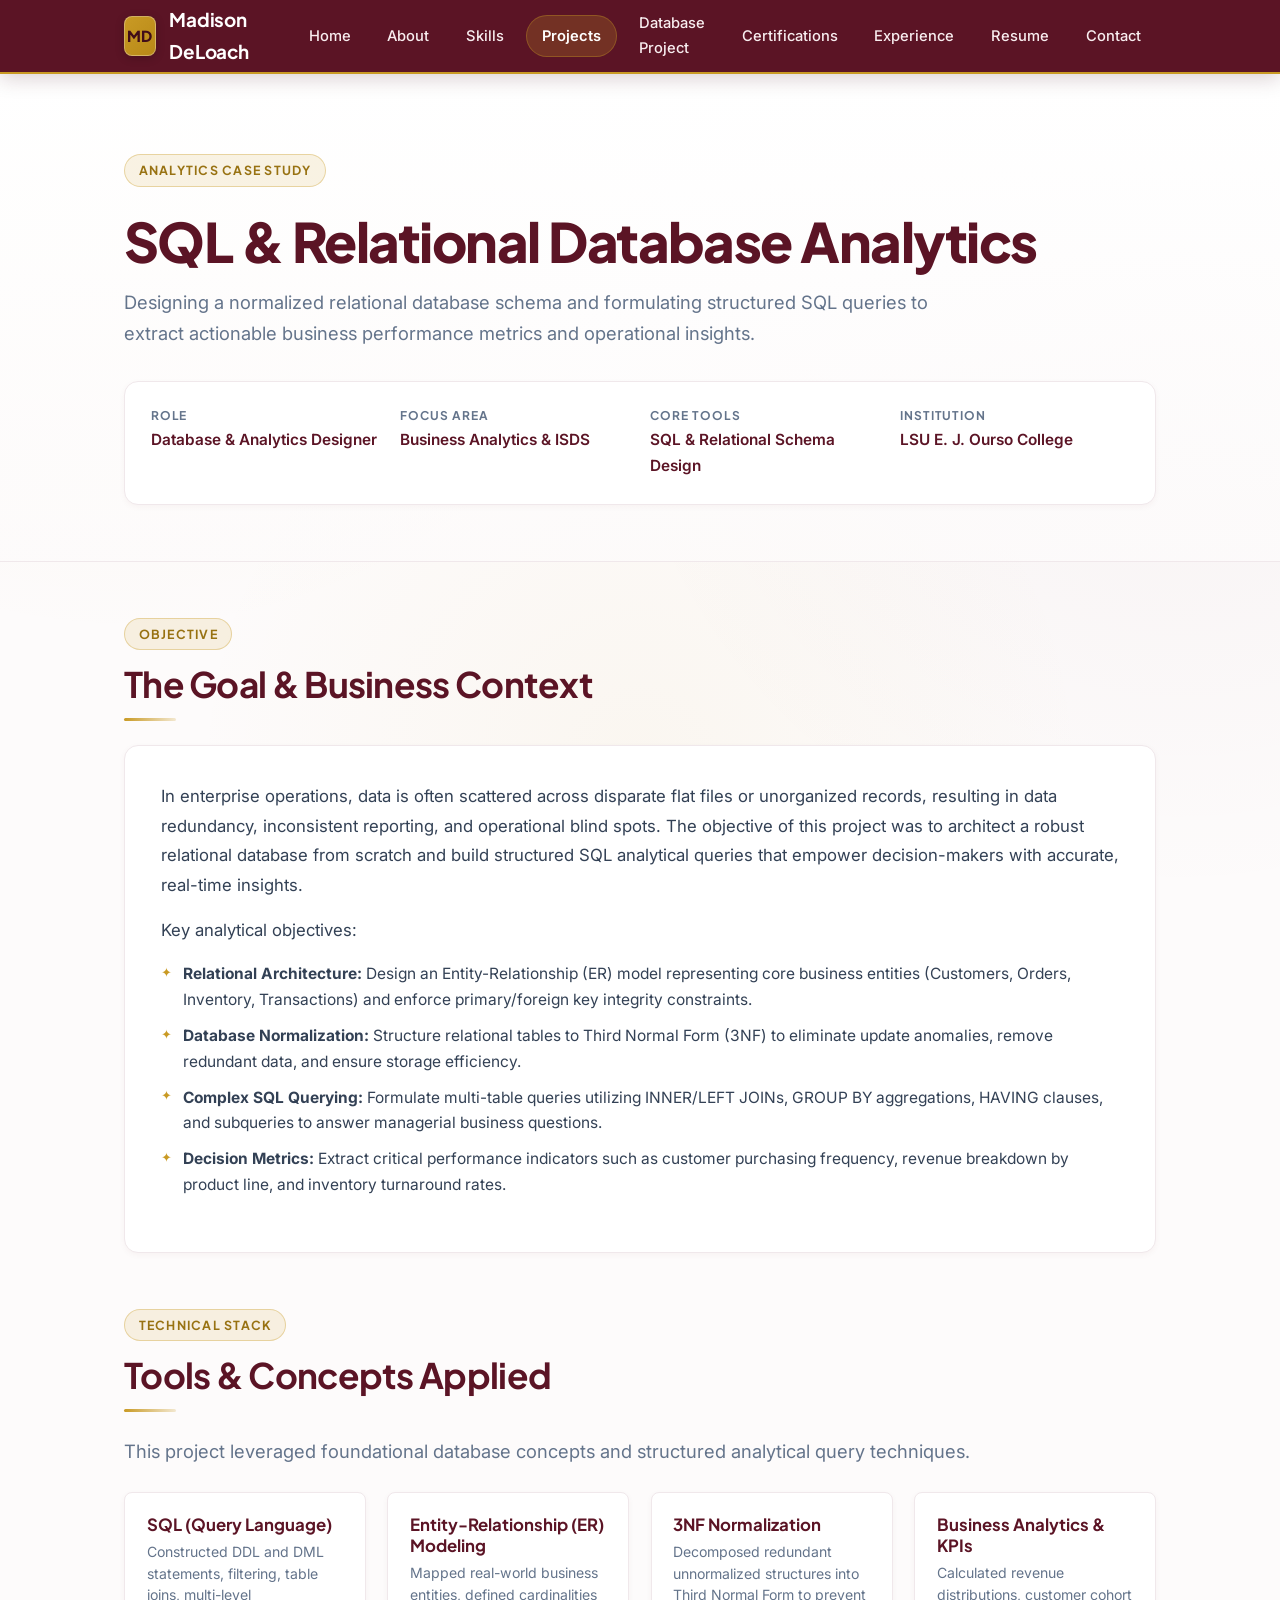
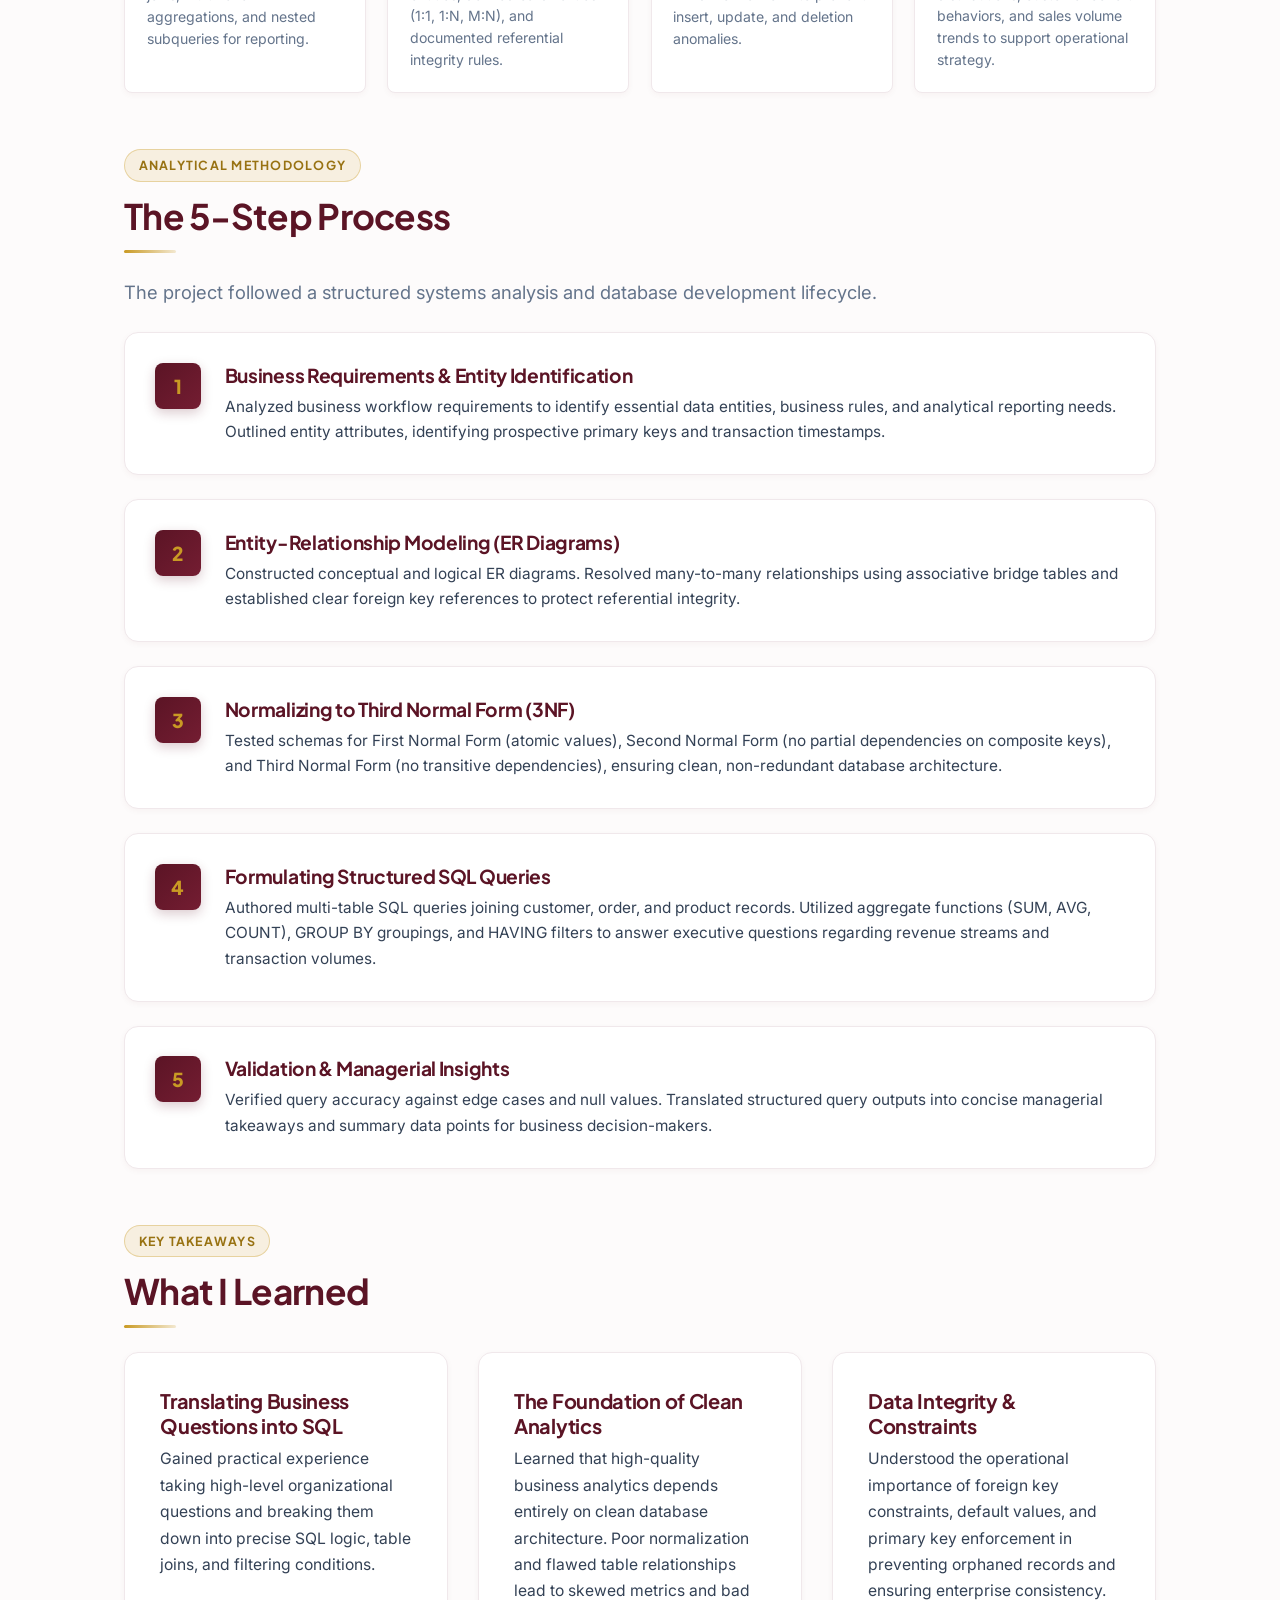
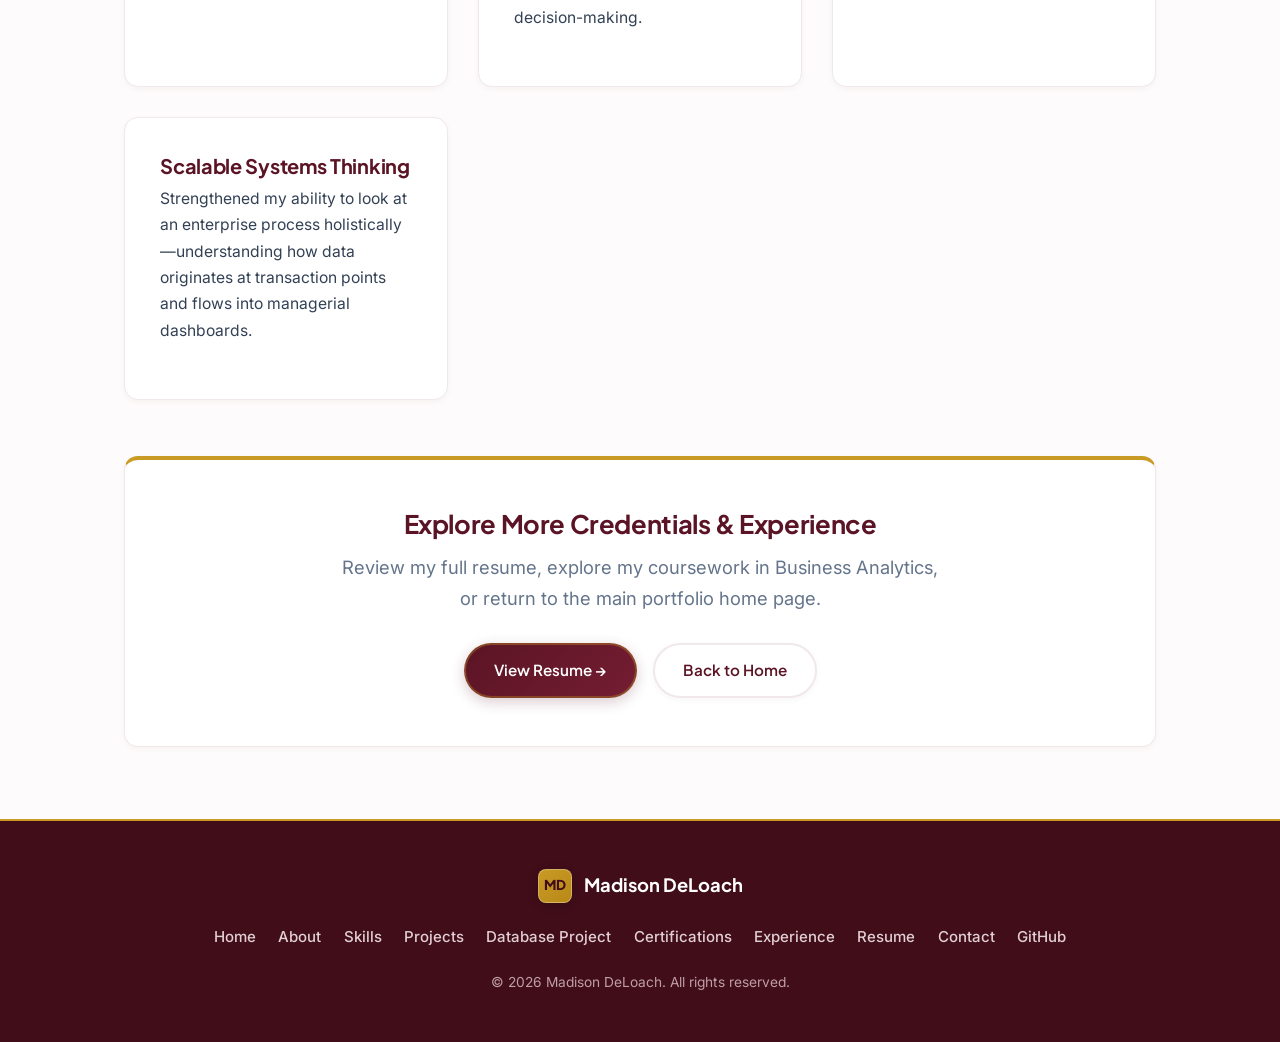
==== commit 1baf0dc2: "Add Excel certification proof and database project" ====
--- a/project.html
+++ b/project.html
@@ -33,6 +33,7 @@
         <li><a href="index.html#about" class="nav-link">About</a></li>
         <li><a href="index.html#skills" class="nav-link">Skills</a></li>
         <li><a href="project.html" class="nav-link active">Projects</a></li>
+        <li><a href="database-project.html" class="nav-link">Database Project</a></li>
         <li><a href="index.html#certifications" class="nav-link">Certifications</a></li>
         <li><a href="index.html#experience" class="nav-link">Experience</a></li>
         <li><a href="resume.html" class="nav-link">Resume</a></li>
@@ -269,6 +270,7 @@
         <a href="index.html#about" class="footer-link">About</a>
         <a href="index.html#skills" class="footer-link">Skills</a>
         <a href="project.html" class="footer-link">Projects</a>
+        <a href="database-project.html" class="footer-link">Database Project</a>
         <a href="index.html#certifications" class="footer-link">Certifications</a>
         <a href="index.html#experience" class="footer-link">Experience</a>
         <a href="resume.html" class="footer-link">Resume</a>
--- a/styles.css
+++ b/styles.css
@@ -718,6 +718,29 @@
   box-shadow: 0 0 6px var(--gold);
 }
 
+/* Standout styling for earned credentials */
+.status-badge.status-badge-earned,
+.status-badge-earned {
+  background: linear-gradient(135deg, var(--primary) 0%, var(--primary-light) 100%);
+  color: #FFFFFF !important;
+  border: 1.5px solid var(--gold);
+  font-weight: 700;
+  box-shadow: 0 3px 10px rgba(91, 20, 37, 0.28), 0 0 10px var(--gold-glow);
+  letter-spacing: 0.01em;
+}
+
+.status-badge.status-badge-earned .status-badge-dot,
+.status-badge-earned .status-badge-dot {
+  background-color: var(--gold);
+  box-shadow: 0 0 8px #FFD700, 0 0 12px var(--gold);
+}
+
+.status-badge.status-badge-earned:hover,
+.status-badge-earned:hover {
+  transform: translateY(-1px);
+  box-shadow: 0 5px 14px rgba(91, 20, 37, 0.35), 0 0 12px var(--gold-glow);
+}
+
 .tag-list {
   display: flex;
   flex-wrap: wrap;
@@ -834,6 +857,34 @@
   text-decoration: underline;
 }
 
+/* Verify Button on Certification Cards */
+.btn-verify {
+  display: inline-flex;
+  align-items: center;
+  justify-content: center;
+  gap: 0.4rem;
+  padding: 0.42rem 1.15rem;
+  border-radius: var(--radius-full);
+  font-family: var(--font-heading);
+  font-size: 0.84rem;
+  font-weight: 600;
+  text-decoration: none;
+  cursor: pointer;
+  background: linear-gradient(135deg, var(--primary) 0%, var(--primary-light) 100%);
+  color: var(--text-inverse) !important;
+  border: 1px solid var(--gold-border);
+  box-shadow: 0 2px 8px rgba(91, 20, 37, 0.18);
+  transition: var(--transition-fast);
+}
+
+.btn-verify:hover {
+  background: linear-gradient(135deg, var(--primary-light) 0%, var(--primary) 100%);
+  border-color: var(--gold);
+  color: var(--text-inverse) !important;
+  transform: translateY(-2px);
+  box-shadow: 0 6px 16px rgba(91, 20, 37, 0.28), 0 0 10px var(--gold-glow);
+}
+
 .gpa-badge {
   display: inline-flex;
   align-items: center;
@@ -1284,6 +1335,47 @@
   line-height: 1.65;
 }
 
+/* Project Artifacts Placeholder Area */
+.project-placeholder-area {
+  display: flex;
+  flex-direction: column;
+  align-items: center;
+  justify-content: center;
+  padding: 3.5rem 2rem;
+  text-align: center;
+  border: 2px dashed var(--gold-border);
+  border-radius: var(--radius-md);
+  background-color: var(--bg-card);
+  box-shadow: var(--shadow-sm);
+  transition: var(--transition-fast);
+}
+
+.project-placeholder-area:hover {
+  border-color: var(--gold);
+  background-color: #FFFFFF;
+}
+
+.project-placeholder-icon {
+  font-size: 2.4rem;
+  margin-bottom: 0.75rem;
+}
+
+.project-placeholder-label {
+  font-family: var(--font-heading);
+  font-size: 1.25rem;
+  font-weight: 700;
+  color: var(--primary);
+  margin-bottom: 0.5rem;
+}
+
+.project-placeholder-hint {
+  font-size: 0.95rem;
+  color: var(--text-muted);
+  max-width: 640px;
+  line-height: 1.6;
+  margin-bottom: 0;
+}
+
 /* --------------------------------------------------------------------------
    Site Footer
    -------------------------------------------------------------------------- */
@@ -1366,6 +1458,15 @@
     box-shadow: none !important;
     padding: 0 !important;
     margin: 0 !important;
+  }
+
+  .btn-verify {
+    background: transparent !important;
+    color: var(--primary) !important;
+    border: 1px solid var(--primary) !important;
+    box-shadow: none !important;
+    padding: 0.15rem 0.55rem !important;
+    font-size: 8.5pt !important;
   }
 
   .resume-header {
